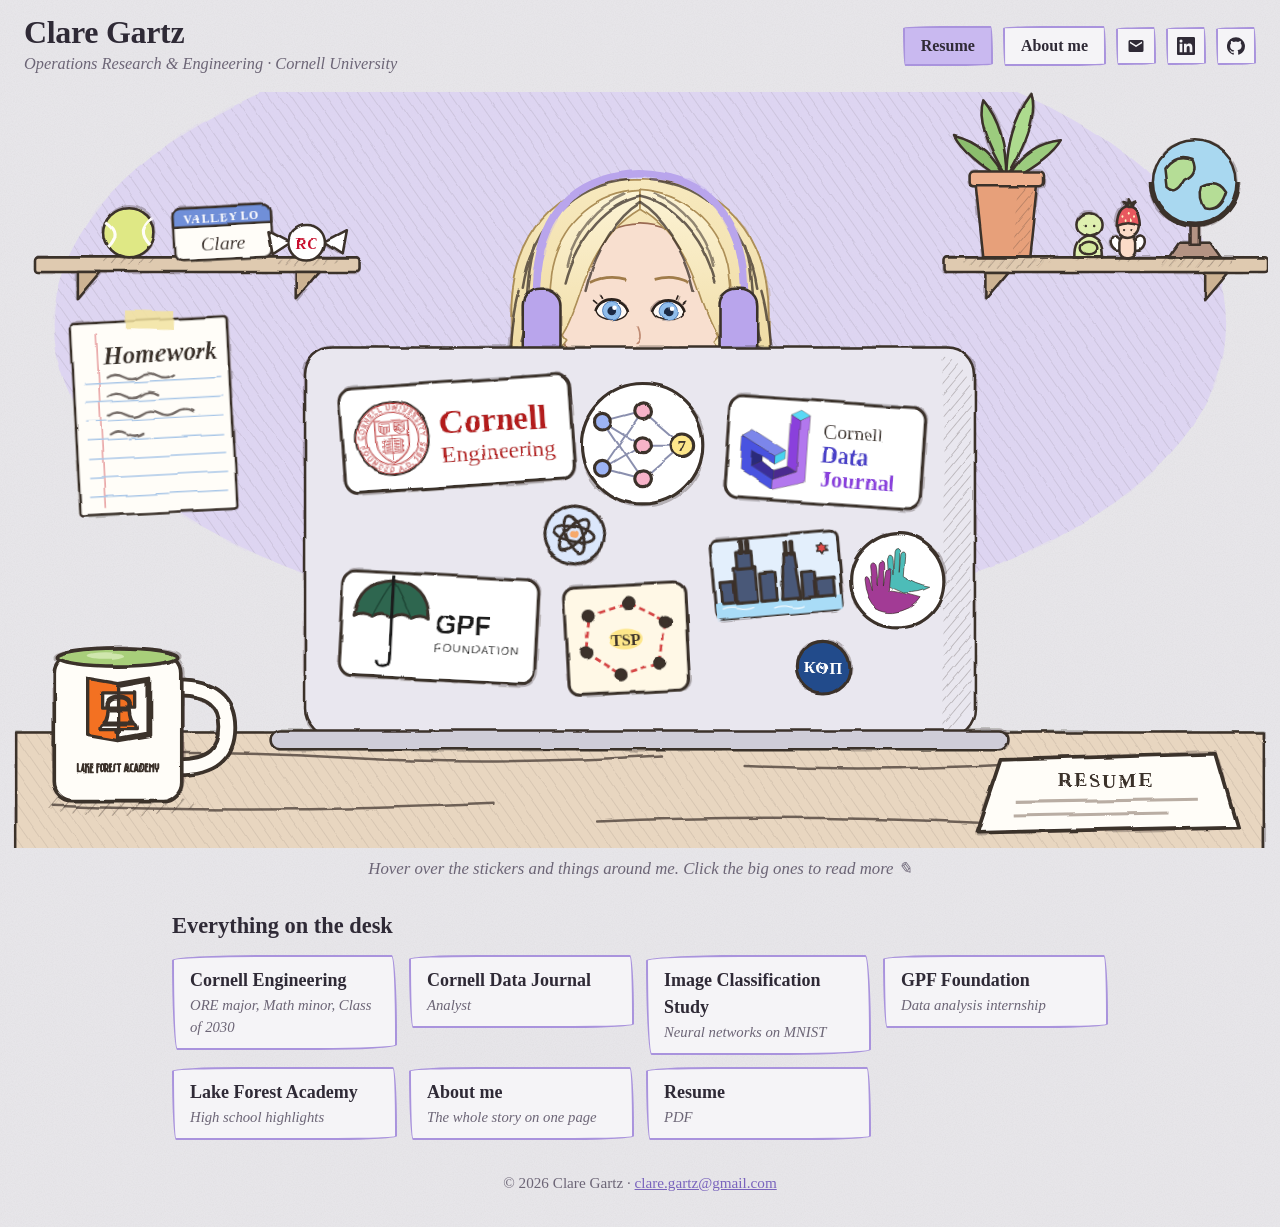
==== index.html @ a5c1afe5 "Drop accents from 'resume'; rename figurine hover title to For Fun Co-Authored-By: Claude Opus 5.5 <" ====
<!doctype html>
<html lang="en" data-theme="lavender">
<head>
  <meta charset="utf-8">
  <meta name="viewport" content="width=device-width, initial-scale=1">
  <title>Clare Gartz</title>
  <meta name="description" content="Clare Gartz — Operations Research and Engineering student at Cornell University.">
  <style>
    :root {
      --paper: #fbf7ef;
      --paper-2: #f4ecdd;
      --ink: #3b302a;
      --muted: #75685e;
      --accent: #b31b1b;
      --hand: 255px 15px 225px 15px / 15px 225px 15px 255px;
      --pencil: #3b302a;
      --btn: var(--accent);
      --btn-text: #fff;
      --pill-bg: var(--paper);
      --pill-border: var(--ink);
      --card-bg: #fffdf8;
    }
    /* Soft version: light gray page, lavender accents */
    :root[data-theme="lavender"] {
      --paper: #e9e8ec;
      --ink: #2f2a36;
      --muted: #6c6576;
      --accent: #7a64bd;
      --btn: #c9b9f0;
      --btn-text: #2f2a36;
      --pill-bg: #f5f4f7;
      --pill-border: #a993dd;
      --card-bg: #f5f4f7;
    }

    *, *::before, *::after { box-sizing: border-box; }
    html, body { margin: 0; }
    body {
      background-color: var(--paper);
      /* faint paper grain */
      background-image: url("data:image/svg+xml,%3Csvg xmlns='http://www.w3.org/2000/svg' width='160' height='160'%3E%3Cfilter id='n'%3E%3CfeTurbulence type='fractalNoise' baseFrequency='.9' numOctaves='3'/%3E%3CfeColorMatrix values='0 0 0 0 .23 0 0 0 0 .19 0 0 0 0 .16 0 0 0 .07 0'/%3E%3C/filter%3E%3Crect width='160' height='160' filter='url(%23n)'/%3E%3C/svg%3E");
      color: var(--ink);
      font: 400 18px/1.5 "Times New Roman", Times, serif;
      min-height: 100vh;
      display: flex; flex-direction: column;
    }
    a { color: var(--accent); }

    /* Top bar */
    header {
      display: flex; align-items: center; justify-content: space-between; gap: 16px;
      padding: 16px 24px; flex-wrap: wrap;
    }
    .name { font-weight: 700; font-size: 2rem; line-height: 1.05; margin: 0; letter-spacing: -0.01em; }
    .tagline { color: var(--muted); font-style: italic; font-size: 1.02rem; margin: 2px 0 0; }
    .top-links { display: flex; align-items: center; gap: 10px; flex-wrap: wrap; }
    .pill {
      display: inline-flex; align-items: center; gap: 6px;
      padding: 6px 16px; font-size: 1rem; font-weight: 700;
      text-decoration: none; color: var(--ink);
      border: 2px solid var(--pill-border); border-radius: var(--hand); background: var(--pill-bg);
      transition: transform .15s, background .15s;
      font-family: inherit; cursor: pointer;
    }
    .pill:hover { transform: rotate(-2deg) translateY(-1px); }
    .pill.primary { background: var(--btn); border-color: var(--pill-border); color: var(--btn-text); }
    .icon-link { width: 40px; height: 38px; padding: 0; justify-content: center; }
    .icon-link svg { width: 18px; height: 18px; fill: currentColor; }

    /* Scene */
    main { flex: 1; display: flex; flex-direction: column; align-items: center; padding: 0 12px; }
    .scene-wrap { width: 100%; max-width: 1280px; }
    svg.scene { display: block; width: 100%; height: auto; max-height: calc(100vh - 140px); margin: 0 auto; }
    .scene text { font-family: "Times New Roman", Times, serif; }
    .scene text.sans { font-family: "Helvetica Neue", Helvetica, Arial, sans-serif; }
    .hint { color: var(--muted); font-style: italic; font-size: 1.05rem; text-align: center; margin: 8px 0 0; }
    .hint .touch { display: none; }
    @media (hover: none) { .hint .mouse { display: none; } .hint .touch { display: inline; } }

    /* Pencil outlines on every shape that doesn't set its own stroke */
    .ink :is(path, rect, circle, ellipse, polygon):not([stroke]) {
      stroke: var(--pencil); stroke-width: 2.4; stroke-linejoin: round; stroke-linecap: round;
    }
    .sk { filter: url(#sketch); }
    :root[data-theme="lavender"] .wall-glow { fill: #ddd4f2; opacity: .9; }

    .hot { cursor: pointer; transform-box: fill-box; transform-origin: center; transition: transform .2s ease; outline: none; }
    .hot:hover, .hot:focus-visible, .hot.active { transform: scale(1.08) rotate(-2deg); }

    /* Little animations */
    .typing { animation: bob 0.9s ease-in-out infinite alternate; }
    @keyframes bob { to { transform: translateY(2px); } }
    .eyes { transform-box: fill-box; transform-origin: center; animation: blink 5s infinite; }
    @keyframes blink { 0%, 95%, 100% { transform: scaleY(1); } 97% { transform: scaleY(0.1); } }
    .steam path { animation: steam 3s ease-in-out infinite; opacity: 0; }
    .steam path:nth-child(2) { animation-delay: 1s; }
    .steam path:nth-child(3) { animation-delay: 2s; }
    @keyframes steam { 0% { opacity: 0; transform: translateY(6px); } 40% { opacity: .8; } 100% { opacity: 0; transform: translateY(-14px); } }
    .note { animation: float 3.5s ease-in-out infinite; opacity: 0; }
    .note.n2 { animation-delay: 1.7s; }
    @keyframes float { 0% { opacity: 0; transform: translate(0, 0); } 30% { opacity: .9; } 100% { opacity: 0; transform: translate(14px, -30px); } }
    @media (prefers-reduced-motion: reduce) {
      .typing, .eyes, .steam path, .note { animation: none; }
      .steam path, .note { opacity: .6; }
    }

    /* Hover bubble, drawn like a note card */
    .bubble {
      position: fixed; z-index: 20; max-width: 290px;
      background: #fffdf8; color: #3b302a;
      border: 2px solid #3b302a; border-radius: var(--hand);
      padding: 12px 16px; font-size: 1.02rem; line-height: 1.4;
      box-shadow: 3px 4px 0 rgba(59, 48, 42, .18);
      pointer-events: none; opacity: 0; transform: translateY(4px) rotate(-1deg);
      transition: opacity .15s, transform .15s;
    }
    .bubble.show { opacity: 1; transform: translateY(0) rotate(-1deg); }
    .bubble strong { display: block; font-size: 1.12rem; margin-bottom: 2px; }
    .bubble .go { display: block; margin-top: 6px; color: #b31b1b; font-weight: 700; font-style: italic; font-size: .95rem; }

    /* List fallback (handy on phones and for screen readers) */
    .index { width: 100%; max-width: 960px; padding: 28px 12px 8px; }
    .index h2 { font-size: 1.4rem; margin: 0 0 12px; }
    .index ul { list-style: none; margin: 0; padding: 0; display: grid; grid-template-columns: repeat(auto-fill, minmax(210px, 1fr)); gap: 12px; }
    .index a {
      display: block; padding: 10px 16px; text-decoration: none; color: var(--ink);
      background: var(--card-bg); border: 2px solid var(--pill-border); border-radius: var(--hand); font-weight: 700;
      transition: transform .15s;
    }
    .index a:hover { transform: rotate(-1deg); }
    .index a span { color: var(--muted); font-weight: 400; font-style: italic; font-size: .92rem; display: block; }

    footer { text-align: center; color: var(--muted); font-size: .95rem; padding: 24px 16px 32px; }

    @media (max-width: 640px) {
      header { padding: 14px 16px; }
      .name { font-size: 1.6rem; }
      svg.scene { max-height: none; }
      .index { padding-left: 4px; padding-right: 4px; }
    }
  </style>
</head>
<body>

  <header>
    <div>
      <h1 class="name">Clare Gartz</h1>
      <p class="tagline">Operations Research &amp; Engineering · Cornell University</p>
    </div>
    <nav class="top-links" aria-label="Links">
      <!-- Resume: put your PDF in this folder named resume.pdf -->
      <a class="pill primary" href="resume.pdf" target="_blank" rel="noopener">Resume</a>
      <a class="pill" href="about.html">About me</a>
      <a class="pill icon-link" href="mailto:clare.gartz@gmail.com" aria-label="Email">
        <svg viewBox="0 0 24 24" aria-hidden="true"><path d="M20 4H4a2 2 0 0 0-2 2v12a2 2 0 0 0 2 2h16a2 2 0 0 0 2-2V6a2 2 0 0 0-2-2zm0 4.2-8 5-8-5V6l8 5 8-5v2.2z"/></svg>
      </a>
      <a class="pill icon-link" href="https://www.linkedin.com/in/claregartz" target="_blank" rel="noopener" aria-label="LinkedIn">
        <svg viewBox="0 0 24 24" aria-hidden="true"><path d="M20.45 20.45h-3.56v-5.57c0-1.33-.02-3.04-1.85-3.04-1.85 0-2.14 1.45-2.14 2.94v5.67H9.35V9h3.41v1.56h.05c.48-.9 1.64-1.85 3.37-1.85 3.6 0 4.27 2.37 4.27 5.46v6.28zM5.34 7.43a2.06 2.06 0 1 1 0-4.13 2.06 2.06 0 0 1 0 4.13zM7.12 20.45H3.56V9h3.56v11.45zM22.22 0H1.77C.79 0 0 .77 0 1.73v20.54C0 23.23.79 24 1.77 24h20.45c.98 0 1.78-.77 1.78-1.73V1.730C24 .77 23.2 0 22.22 0z"/></svg>
      </a>
      <a class="pill icon-link" href="https://github.com/claregartz" target="_blank" rel="noopener" aria-label="GitHub">
        <svg viewBox="0 0 24 24" aria-hidden="true"><path d="M12 .3a12 12 0 0 0-3.8 23.4c.6.1.8-.3.8-.6v-2c-3.3.7-4-1.6-4-1.6-.6-1.4-1.4-1.8-1.4-1.8-1-.7.1-.7.1-.7 1.2.1 1.8 1.2 1.8 1.2 1 1.8 2.8 1.3 3.5 1 0-.8.4-1.3.7-1.6-2.7-.3-5.5-1.3-5.5-6 0-1.2.5-2.3 1.3-3.1-.2-.4-.6-1.6 0-3.2 0 0 1-.3 3.4 1.2a11.5 11.5 0 0 1 6 0c2.3-1.5 3.3-1.2 3.3-1.2.6 1.6.2 2.8 0 3.2.9.8 1.3 1.9 1.3 3.2 0 4.6-2.8 5.6-5.5 5.9.5.4.9 1.1.9 2.2v3.3c0 .3.1.7.8.6A12 12 0 0 0 12 .3"/></svg>
      </a>
    </nav>
  </header>

  <main>
    <div class="scene-wrap">
      <svg class="scene ink" viewBox="0 78 1200 722" role="group" aria-label="Sketch of Clare peeking over a laptop covered in stickers. Shelves behind her hold a tennis ball, a Valley Lo name tag with a Ruth&#39;s Chris mint, a plant, and a globe; a homework sheet is taped to the wall. On the desk are an LFA mug and her resume.">
        <defs>
          <!-- hand-drawn wobble: two slightly different jittered copies, like a pencil going over a line twice -->
          <filter id="sketch" x="-8%" y="-8%" width="116%" height="116%">
            <feTurbulence type="fractalNoise" baseFrequency="0.022" numOctaves="3" seed="4" result="n1"/>
            <feDisplacementMap in="SourceGraphic" in2="n1" scale="4.5" xChannelSelector="R" yChannelSelector="G" result="d1"/>
            <feTurbulence type="fractalNoise" baseFrequency="0.04" numOctaves="2" seed="11" result="n2"/>
            <feDisplacementMap in="SourceGraphic" in2="n2" scale="6" xChannelSelector="G" yChannelSelector="R" result="d2"/>
            <feComponentTransfer in="d2" result="d2f"><feFuncA type="linear" slope="0.3"/></feComponentTransfer>
            <feMerge><feMergeNode in="d2f"/><feMergeNode in="d1"/></feMerge>
          </filter>
          <pattern id="hatch" width="7" height="7" patternUnits="userSpaceOnUse" patternTransform="rotate(40)">
            <line x1="0" y1="0" x2="0" y2="7" stroke="#3b302a" stroke-width="1.3" opacity=".35"/>
          </pattern>
          <pattern id="hatch-light" width="9" height="9" patternUnits="userSpaceOnUse" patternTransform="rotate(-35)">
            <line x1="0" y1="0" x2="0" y2="9" stroke="#3b302a" stroke-width="1" opacity=".18"/>
          </pattern>
          <linearGradient id="hair" x1="0" y1="0" x2="0" y2="1">
            <stop offset="0" stop-color="#f7e9be"/><stop offset=".55" stop-color="#f0dca6"/><stop offset="1" stop-color="#e3c98e"/>
          </linearGradient>
          <linearGradient id="hair-front" x1="0" y1="0" x2="0" y2="1">
            <stop offset="0" stop-color="#fcf3d4"/><stop offset="1" stop-color="#f0dca6"/>
          </linearGradient>
          <path id="star" d="M0,-9 L2.6,-4.5 7.8,-4.5 5.2,0 7.8,4.5 2.6,4.5 0,9 -2.6,4.5 -7.8,4.5 -5.2,0 -7.8,-4.5 -2.6,-4.5Z"/>
          <!-- Cornell University seal (official artwork) -->
          <symbol id="cornell-seal" viewBox="0 0 1090 1090">
            <circle cx="545" cy="545" r="540" fill="#fff" stroke="none"/>
            <path fill="#b31b1b" stroke="none" d="m738.43 304.22h-163.17s-.10 109.33.10 112.22c.34 4.32 1.25 16.42 23.88 31.57l57.1 35.31s38.11-20.86 59.66-35.31c19.58-13.13 22.16-23.97 22.39-30.98.24-3.4.04-112.81.04-112.81m-67.5 108.67c-4.8 1.13-13.87 3.25-17.39 4.07-.54-3.23-2.61-15.39-4.62-27.23 1.39-.65 2.01-.93 3.24-1.5 2.03 2.66 15.09 19.83 18.77 24.66zm-17.12-31.29s-3.88 1.8-5.81 2.69c-.47-2.74-1.86-10.89-1.86-10.89h-22.87s-.92 8.11-1.24 10.95h-14.61l-6.23 20.67h-17.39c-.03-9.51-.05-24.17-.05-40.34l12.09 7.83-8.52 3.39 2.77 6.92s63.64-25.43 67.01-26.78c3.09 1.97 72.82 46.57 72.82 46.57l.08-.12v2.53h-58.37l-17.82-23.42zm-9.21 14.49c.79 4.66 1.63 9.59 2.37 13.98h-22.51c.48-4.19 1.04-9.17 1.59-13.98h18.55zm-17.82-6.39c.61-5.37 1.1-9.7 1.24-10.97h13.63c.20 1.16.94 5.48 1.87 10.97h-16.74zm-17.9 8.25c1.17-3.85 2.15-7.13 2.5-8.27h10.04c-.32 2.8-.64 5.61-.94 8.27h-11.6zm10.88 6.39c-.56 4.92-1 8.76-1.16 10.19h-14.71c.61-2.02 1.81-5.99 3.07-10.19h12.8zm26.02-55.31c0-6.41 5.22-11.63 11.64-11.63s11.64 5.22 11.64 11.63c0 1.77-.53 3.43-1.28 4.99l-9.88-6.32-11.62 4.64c-.32-1.07-.50-2.17-.50-3.31zm84.23 44.79-17.92-11.46 17.92-8.37v19.83zm-141.44-81.08 47.17 24.45 2.94-5.67-36.23-18.78h33.31l9.64 15.5 5.42-3.37-7.54-12.13h26.8l-7.39 11.69 5.4 3.41 9.55-15.1h33.82l-35.46 18.43 2.94 5.67 46.36-24.1h4.64c.01 9.66.03 20.24.04 30.84h-46.74v6.38h46.75c.01 5.36.01 10.66.01 15.81l-25.34 11.84-31.16-19.93c1.43-2.65 2.24-5.59 2.24-8.65 0-10.1-8.22-18.32-18.32-18.32s-18.33 8.22-18.33 18.32c0 1.99.41 3.91 1.03 5.77l-35.81 14.32-20.56-13.3v-5.86h47.86v-6.38h-47.86c0-10.6.01-21.15.02-30.84h4.8zm122.69 128.2c-.04.03-.09.06-.13.09h-59.86v7.45h48.21c-16.99 10.52-36.67 21.46-42.98 24.93-3.74-2.31-52.52-32.47-52.52-32.47-12.73-8.53-19.5-16.87-20.1-24.8-.02-.37-.04-1.65-.05-3.66h15.12l-2.22 7.37h26.63s.14-1.28.38-3.39h24.32c.65 3.8 1.08 6.38 1.16 6.8h-52.52l3 7.37h72.24c.15-.05 9.82-7.37 9.82-7.37h-31.81l30.19-7.05-2.84-3.73h52.67c-.01 1.85-.03 3.05-.05 3.38-.14 3.85-.44 12.86-18.66 25.08zm-196.66-136.72h-163.16s-.12 109.33.09 112.23c.33 4.31 1.25 16.41 23.88 31.56l57.07 35.31 2.08-1.24c.36-.19 36.06-19.62 57.61-34.07 19.56-13.1 22.15-23.94 22.4-30.96.23-3.5.03-112.83.03-112.83m-8.5 8.52c.02 11.48.04 24.25.06 36.81h-146.23c0-12.57.01-25.3.02-36.81h146.15zm-21.82 130.25c-4.4 2.88-9.18 5.86-14.12 8.86v-94.85h14.12v85.99zm-22.1-85.99v99.61c-4.96 2.92-9.78 5.71-14.12 8.18v-107.79h14.12zm-80.43 0h14.13v93.68c-6.36-3.94-11.63-7.2-14.13-8.75v-84.93zm22.11 0h14.12v107.34c-4.41-2.72-9.31-5.75-14.12-8.74v-98.6zm-43.81 59.14c-.10-1.79-.13-24.32-.13-51.05v-8.09h13.86v79.24c-8.58-6.89-13.24-13.64-13.73-20.1zm72.61 57.27c-.73-.45-3.23-1.99-6.7-4.14v-112.27h14.12v112.29c-3.13 1.75-5.8 3.23-7.42 4.12zm73.44-57.53c-.13 3.46-.52 11.13-13.84 21.51v-80.39h13.9c.02 10.6.02 20.84.02 29.73 0 16.29-.02 28-.08 29.15zm294.12-305.56-18.45-8.78s-29.96 31.73-38.13 40.39c1.52-11.79 7.11-55.14 7.11-55.14l-19.49-9.3-9.53 83.76 20 9.51 58.49-60.44m-72.8 47.78c.38-3.4 7.51-66.124 8.26-72.64 3.32 1.59 7.37 3.509 9.34 4.454-.37 2.859-7.83 60.686-7.83 60.686l3.51 2.07 1.42-1.44s38.38-40.63 40.86-43.26c1.88.89 5.21 2.48 8.32 3.96-4.53 4.68-48.34 49.94-50.74 52.42-2.43-1.16-10.72-5.1-13.14-6.25zm177.99 70.63c2.52-2.34 3.85-4.98 3.95-7.87.19-5.1-3.46-9.76-7.43-14.04l-5.15-5.53-18.56 17.22 5.14 5.54c3.1 3.34 12.53 13.48 22.05 4.68zm-8.91-19.97c.77.83 1.56 1.66 1.56 1.66 2.98 3.22 6.02 6.92 6.02 10.07v.17c-.06 1.46-.79 2.83-2.26 4.19-4.07 3.76-8.16 2.53-14.59-4.39 0 0-.77-.84-1.54-1.66 2.48-2.3 8.34-7.75 10.81-10.04zm-78.2 11.65 10.04-13.74s-20.06-14.65-23.59-17.23c2.03-2.78 7.17-9.82 9.2-12.6 3.46 2.52 21.46 15.66 21.46 15.66l10.02-13.75s-17.98-13.13-21.44-15.65c1.9-2.61 5.81-7.94 7.71-10.55 3.52 2.58 23.42 17.11 23.42 17.11l10.01-13.74-39.72-29.04-47.01 64.38 39.9 29.15zm8.26-86.14c3.53 2.58 27.67 20.22 31.19 22.8-1.32 1.82-2.46 3.38-3.79 5.19-3.52-2.57-23.42-17.09-23.42-17.09l-13.94 19.08s17.99 13.13 21.45 15.65c-1.32 1.82-2.47 3.39-3.8 5.21-3.46-2.53-21.45-15.67-21.45-15.67l-15.44 21.16s20.05 14.64 23.58 17.22c-1.32 1.82-2.47 3.39-3.8 5.2-3.53-2.58-27.82-20.33-31.36-22.92 2.8-3.82 37.98-52 40.78-55.83zm136.9 367.07 1.3 20.17s29.9-1.92 31.28-2c1.26.64 50.06 25.49 50.06 25.49l-1.3-21.9s-23.3-11.4-29.6-14.51c5.9-3.84 27.5-17.86 27.5-17.86l-1.5-23.68s-45.29 31.46-46.46 32.28c-1.4.10-31.28 2.01-31.28 2.01zm33.08 3.17s33.56-23.32 39.96-27.76c.3 4.41.6 9.43.7 11.24-2.4 1.54-32.7 21.25-32.7 21.25s32.6 16.01 35.2 17.26c.1 1.68.3 5.6.6 9.59-6.9-3.5-43.16-21.95-43.16-21.95l-27.44 1.75-.62-9.62 27.46-1.76zm-82.31-197.35c-2.66-4.32-4.25-9.68-4.58-15.48l-.23-3.97-17.79 8.66 1.19 3.7c2.06 6.33 3.29 10.14 7.43 16.8 5.51 8.89 12.3 14.5 19.61 16.21 5.91 1.38 11.93.20 17.86-3.49 13.88-8.63 11.32-21.98 9.44-31.74-1.33-6.95-2.01-11.3.90-13.1 5.67-3.52 9.51.79 11.32 3.66 2.48 3.99 4.18 8.68 4.91 13.55l.53 3.52 16.29-7.73-.49-2.09c-1.35-5.72-3.87-11.54-7.45-17.32-4.84-7.78-11.32-12.96-18.26-14.58-6.05-1.42-12.25-.21-18.41 3.63-13.43 8.34-11.04 21.37-9.3 30.89 1.37 7.4 2.02 12.04-1.46 14.21-4.31 2.66-9.34-1.87-11.51-5.33zm14.29 9.83c6.73-4.19 5.28-12.06 3.88-19.67-1.71-9.34-3.48-19 6.89-25.44 4.93-3.06 9.77-4.06 14.42-2.98 5.56 1.31 10.88 5.65 14.96 12.23 2.89 4.65 4.92 9.27 6.23 13.83-2.05.97-3.83 1.69-6.06 2.75-1.03-4.33-2.71-8.45-4.96-12.09-3.51-5.62-10.49-10.4-18.61-5.36-6.14 3.81-4.7 11.32-3.31 18.59 1.85 9.61 3.76 19.53-7.04 26.24-4.7 2.93-9.36 3.89-13.85 2.84-7.48-1.75-13.01-8.5-16.33-13.84-3.64-5.86-4.81-9.31-6.65-14.99 1.97-.95 3.94-1.91 6.6-3.2.66 3.65 2.53 9.96 5.05 14.04 4.06 6.54 12.03 11.22 18.78 7.05zm-227.69-248.71-19.39-5.68-22.46 76.5 19.4 5.7 22.45-76.52zm-35.29 67.23c1.34-4.54 18.15-61.8 19.48-66.35 2.7.79 6.55 1.93 9.25 2.71-1.33 4.55-18.14 61.81-19.47 66.36-2.7-.79-6.56-1.93-9.26-2.72zm343.76 270.11c-4.6 1.23-60.61 15.89-60.61 15.89l5.14 19.56 60.67-15.88c1 3.93 5.4 20.63 5.4 20.63l16.4-4.31-15.9-60.83-16.4 4.31s4.3 16.71 5.3 20.63zm7.3-18.49c1.2 4.44 12.1 46.17 13.3 50.6-2.2.57-4.1 1.07-6.3 1.64-1-3.93-5.4-20.64-5.4-20.64l-60.6 15.89c-.71-2.72-1.73-6.61-2.45-9.34 4.69-1.22 60.65-15.88 60.65-15.88s-4.4-16.71-5.4-20.63c2.2-.57 4.1-1.06 6.2-1.64zm-81.29-4.65 73.29-31.45-8-18.57-73.29 31.45 8 18.57zm66.29-34.22c-4.33 1.87-59.17 25.41-63.52 27.28-1.11-2.58-2.7-6.27-3.81-8.86 4.35-1.86 59.19-25.41 63.55-27.27 1.11 2.58 2.68 6.27 3.78 8.85zm-646.96-181.31-8.71-14.61s-21.07 12.53-24.83 14.76c-2.48-4.17-32.06-53.88-32.06-53.88l-17.38 10.33 40.78 68.51 42.2-25.11zm-67.44-46.48c2.48 4.17 32.06 53.88 32.06 53.88s21.08-12.54 24.83-14.77c1.16 1.93 2.15 3.6 3.3 5.54-3.76 2.23-29.36 17.47-33.12 19.7-2.42-4.08-32.93-55.35-35.36-59.42 2.41-1.44 5.87-3.49 8.29-4.93zm563.36 130.93s19.41-18.02 22.66-21.03c.72.78 1.46 1.58 1.46 1.58 1.8 1.95 2.6 3.32 2.6 4.89 0 1.34-.58 2.84-1.62 4.95 0 .01-11.74 24.01-11.74 24.01l15.23 16.43 14.86-32.14c.55-1.3 1.63-4.08 1.8-7.09 7.12 2.98 15.17 1.81 21.14-3.74 4.87-4.53 7.44-9.48 7.63-14.71.38-10.2-8.22-19.44-15.81-27.6l-13.52-14.58-58.43 54.21 13.74 14.82zm44.41-61.56c2.51 2.71 9.93 10.71 9.93 10.71 6.76 7.27 14.41 15.49 14.41 23.38 0 .14-.01.29-.01.44-.14 3.82-2.08 7.43-5.95 11.02-5.65 5.25-13.54 5.4-19.64.39l-1.78-1.5-3.57 3.53 1.44 1.79c1.3 1.63 1.1 4.29-.62 8.34.03-.05-8.01 17.32-11.51 24.9-2.68-2.88-5.97-6.42-7.4-7.98 1.36-2.8 10.13-20.74 10.13-20.74 1.35-2.74 2.19-5.08 2.19-7.37 0-2.69-1.16-5.31-4.03-8.39l-5.06-5.47s-19.42 18.03-22.65 21.04c-1.92-2.06-4.65-5-6.56-7.06 3.47-3.23 47.2-43.8 50.68-47.03zm-766.54 124.27c-3.07-1.55-6.01-1.88-8.76-.97-4.85 1.59-7.95 6.62-10.59 11.84l-3.4 6.74 22.58 11.44 3.42-6.73c2.05-4.07 8.3-16.43-3.25-22.32zm-15.66 15.28c.51-1 1.03-2.03 1.03-2.03 1.98-3.91 4.4-8.05 7.35-9.14.06-.03.11-.04.17-.06 1.39-.45 2.92-.23 4.71.67 4.93 2.51 5.2 6.77.93 15.2 0 0-.52 1.02-1.02 2.02-3.01-1.52-10.15-5.13-13.17-6.66zm55.92 28.32s-23.62-11.96-27.58-13.96c.49-.96.98-1.93.98-1.93 1.2-2.36 2.22-3.58 3.69-4.13 1.26-.46 2.86-.43 5.21-.19l26.59 2.69 10.13-19.98-35.31-2.8c-1.4-.07-4.38-.11-7.26.77.32-7.72-3.56-14.86-10.83-18.54-5.94-3-11.47-3.69-16.45-2.06-9.7 3.18-15.39 14.45-20.411 24.4l-8.992 17.73 71.103 36.03 9.13-18.03zm-73.124-20.32c1.672-3.29 6.604-13.02 6.604-13.02 4.48-8.87 9.54-18.89 16.93-21.62.14-.06.28-.10.42-.15 3.64-1.19 7.69-.62 12.39 1.76 6.89 3.48 9.77 10.83 7.18 18.29l-.79 2.19 4.55 2.13 1.19-1.98c1.07-1.78 3.63-2.51 8.03-2.31-.06 0 19.02 1.52 27.34 2.17-1.77 3.52-3.95 7.83-4.92 9.71-3.09-.31-22.97-2.31-22.97-2.31-3.03-.32-5.52-.30-7.66.50-2.53.93-4.58 2.93-6.48 6.68l-3.38 6.64s23.64 11.97 27.59 13.96c-1.27 2.52-3.08 6.09-4.36 8.6-4.22-2.13-57.433-29.1-61.664-31.24zm198.57-132.78-11.02-12.98s-18.93 16.06-22.27 18.9c-2.24-2.64-7.87-9.28-10.1-11.91 3.27-2.78 20.25-17.17 20.25-17.17l-11-13s-16.98 14.4-20.24 17.18c-2.09-2.45-6.36-7.49-8.45-9.95 3.33-2.83 22.11-18.76 22.11-18.76l-10.99-12.98-37.55 31.82 51.54 60.82 37.72-31.97zm-52.32-53.21c1.45 1.72 2.7 3.19 4.15 4.9-3.33 2.83-22.11 18.77-22.11 18.77l15.28 18.01s16.97-14.4 20.24-17.17c1.46 1.72 2.72 3.21 4.17 4.93-3.27 2.76-20.25 17.16-20.25 17.16l16.93 19.98s18.95-16.07 22.28-18.9c1.46 1.72 2.72 3.2 4.18 4.92-3.34 2.83-26.31 22.3-29.65 25.13-3.06-3.62-41.65-49.13-44.72-52.75 3.34-2.83 26.16-22.16 29.5-24.98zm270.18-25.17c11.2-.77 19.49-4.14 24.62-10.04 4.8-5.51 6.89-13.23 6.22-22.948l-3.46-50.082-20.15 1.39 3.13 45.512c.50 7.336-.59 12.598-3.24 15.638-1.86 2.14-4.57 3.3-8.28 3.56-3.72.25-6.57-.53-8.72-2.4-3.04-2.65-4.84-7.716-5.34-15.044l-3.13-45.506-20.18 1.38 3.46 50.087c1.4 20.383 13.2 29.953 35.07 28.453zm-23.26-74.28c.32 4.64 2.76 40.23 2.76 40.23.62 8.91 2.95 15.01 7.15 18.67 3.22 2.8 7.44 4.04 12.55 3.68 5.11-.35 9.11-2.15 11.91-5.35 3.12-3.58 4.66-8.75 4.66-15.727 0-1.195-2.9-43.993-2.9-43.993l9.6-.660s3.2 46.895 3.2 47.895c0 6.795-1.69 12.175-5.04 16.025-4.17 4.79-11.23 7.57-20.99 8.24-18.89 1.3-28.24-6.19-29.44-23.542 0 0-2.42-35.038-3.09-44.818 2.8-.190 6.83-.460 9.63-.650zm-391.63 388.42c9.621 2.69 18.451 2.18 24.861-1.43 4.95-2.78 8.31-7.25 10-13.28 4.66-16.72-8.4-26.79-22.19-30.64-14.003-3.91-30.085-.84-34.468 14.82-4.363 15.67 7.805 26.62 21.797 30.53zm-16.699-29.1c3.625-12.99 17.32-14.13 27.95-11.16 4.87 1.37 19.26 6.46 19.26 18.99 0 1.59-.23 3.3-.74 5.14-1.3 4.63-3.82 8.02-7.5 10.1-5.11 2.87-12.71 3.21-20.845.94-10.625-2.97-21.746-11.04-18.125-24.01zm332.88-286.18s-22.9 8.77-26.97 10.33c-1.74-4.53-22.43-58.56-22.43-58.56l-18.88 7.24 28.5 74.43 45.87-17.56-6.09-15.88zm-36.73 26.62c-1.7-4.43-23.03-60.144-24.72-64.56 2.62-1.01 6.38-2.45 9-3.46 1.74 4.532 22.43 58.57 22.43 58.57s22.9-8.79 26.97-10.35c.81 2.1 1.5 3.91 2.31 6.01-4.09 1.56-31.91 12.23-35.99 13.79zm266.82-98.89-19.43-2.48s-4.28 33.58-6.04 47.347c-4.91-13.707-18.07-50.417-18.07-50.417l-22.42-2.86-10.1 79.06 19.42 2.5s4.29-33.63 6.04-47.38c4.93 13.656 18.19 50.46 18.19 50.46l22.31 2.85 10.1-79.08zm-28.54 71.4c-1.04-2.89-21.12-58.62-21.12-58.62l-4.53-1.01s-6.42 50.7-7.03 55.46c-2.69-.34-6.23-.80-8.92-1.15.60-4.69 8.16-63.88 8.76-68.58 3.44.44 11.71 1.5 13.96 1.79 1.04 2.89 20.97 58.73 20.97 58.73l4.53.62s6.46-50.44 7.07-55.2c2.69.34 6.24.79 8.93 1.14-.60 4.69-8.16 63.88-8.76 68.58-3.43-.43-11.61-1.48-13.86-1.76zm-438.64 79.96-12.2 15.32s26.48 21.09 37.33 29.74c-14.26-2.92-52.46-10.73-52.46-10.73l-14.09 17.68 62.34 49.66 12.22-15.29s-26.53-21.12-37.38-29.76c14.23 2.88 52.58 10.66 52.58 10.66l14.02-17.61-62.36-49.67zm46.22 61.44c-3.01-.60-61.06-12.36-61.06-12.36l-3.22 3.34s40 31.81 43.76 34.81c-1.69 2.12-3.92 4.9-5.61 7.02-3.7-2.95-50.37-40.13-54.07-43.08 2.16-2.71 7.35-9.24 8.76-11 3.02.61 61.08 12.56 61.08 12.56l2.89-3.55s-39.76-31.72-43.51-34.7c1.68-2.12 3.9-4.93 5.6-7.05 3.7 2.96 50.37 40.14 54.08 43.09-2.16 2.71-7.29 9.16-8.7 10.92zm-129.49 189.74c12.45 3.49 23.79 2.65 32.79-2.41 8.38-4.72 14.45-13.06 17.54-24.12 6.4-22.89-5.11-42.04-29.29-48.8-23.95-6.69-43.529 3.77-49.954 26.65l-.004.01c-6.477 23.24 4.601 41.89 28.918 48.67zm-23.821-47.25c5.614-20.09 22.258-28.9 43.441-22.98 21.41 5.97 31.23 22.17 25.62 42.27-2.74 9.83-7.81 16.87-15.05 20.94-7.75 4.36-17.7 5.03-28.768 1.93-17.372-4.84-26.872-16.07-26.872-30.97 0-3.54.536-7.28 1.629-11.19zm17.559 136.22c24.902 1.61 40.822-13.67 42.572-40.83 0 0 .02-2.1.02-4.95 0-5.82-1.59-14.83-1.59-14.83l-18.94-.32 1.68 3.77c1.4 3.17 2.19 9.72 1.84 15.24-.89 13.71-10.83 21.96-25.316 21.04-7.368-.47-13.696-3.31-17.817-8-3.687-4.19-5.429-9.67-5.035-15.82.266-4.17 1.008-9.15 4.539-14.52l2.266-3.45-18.508-2.78-.840 1.78c-2.379 5.06-4.027 11.63-4.414 17.57-.867 13.5 2.418 24.89 9.492 32.93 6.86 7.8 17.25 12.35 30.051 13.17zm-34.27-45.76c.239-3.65 1.352-8.98 3.313-13.85 1.977.30 3.781.70 6.523 1.12-2.433 4.96-3.179 9.55-3.425 13.46-.047.69-.067 1.38-.067 2.06 0 6.74 2.192 12.8 6.406 17.58 5.055 5.75 12.672 9.22 21.446 9.79 17.426 1.11 29.846-9.32 30.926-25.98.07-1.03.10-2.09.10-3.14 0-3.95-.57-7.64-1.36-10.83 2.65.04 4.56.06 6.63.09 1.07 5.45 1.07 14.29 1.07 14.29-1.56 24.22-15.03 37.3-36.956 35.89-11.527-.74-20.422-4.57-26.418-11.38-5.469-6.21-8.309-14.9-8.309-25.27 0-1.25.039-2.53.121-3.83zm757.63 447.48 11.59 16.58 16.51-11.58-11.59-16.56-16.51 11.56zm12.89 9.21c-1.62-2.3-3.92-5.6-5.52-7.9 2.28-1.61 5.55-3.89 7.85-5.51 1.61 2.31 3.91 5.6 5.52 7.91-2.29 1.6-5.55 3.89-7.85 5.5zm-122.88 46.04 7.1 18.9 18.88-7.1-7.1-18.88-18.88 7.08zm10.19 12.1c-.98-2.6-2.4-6.4-3.38-9 2.62-1 6.35-2.4 8.97-3.4.99 2.7 2.4 6.4 3.4 9.1-2.63.9-6.36 2.3-8.99 3.3zm57.83-96.79c-10.36-3.13-22.33-.93-36.63 6.71l-20.22 10.82 37.63 70.26 20.22-10.79c14.28-7.64 22.74-16.39 25.88-26.76 2.73-9.01 1.18-19.06-4.61-29.86-5.77-10.8-13.27-17.65-22.27-20.38zm21.82 48.7c-2.68 8.84-10.52 16.78-23.31 23.63 0 0-12.03 6.43-15.56 8.33-2.23-4.18-30.41-56.78-32.64-60.96 3.53-1.88 15.56-8.32 15.56-8.32 12.8-6.87 23.77-8.99 32.59-6.31 7.62 2.3 14.06 8.29 19.16 17.81 3.51 6.56 5.27 12.74 5.27 18.43 0 2.56-.36 5.03-1.07 7.39zm223.62-328.17c-8.1-2.12-15.12-1.5-20.84 1.84-7.66 4.49-10.74 12.6-11.9 17.05 0 0-.31 2.11-.60 4.08-3.04-.86-7.22-2.03-9.93-2.79 1.09-4.16 7.26-27.74 7.26-27.74l-15.85-4.12-12.12 46.3s43.81 12.38 44.52 12.38c-1.18-7.91 1.17-16.09 1.17-16.09 1.33-5.11 3.67-8.86 6.59-10.58 2-1.18 4.3-1.42 7-.72 9.4 2.46 7.5 12.41 6.8 15.41-1.5 5.4-4.5 9.39-6.6 12.3l-2.7 3.45 18.5 5.49s1.7-2.89 3.8-7.57c3.8-8.81 8.7-23.72 1.6-36.46-3.5-6.07-9.3-10.3-16.7-12.23zm13.9 36.24s-3.1 9.8-5.2 13.69c-2.1-.59-4.5-1.2-7.3-2 2.2-2.99 4.5-6.56 5.8-11.57.5-2.02.8-4.2.8-6.37 0-6.66-2.9-13.27-11.4-15.5-4-1.05-7.7-.62-10.94 1.27-4.17 2.44-7.39 7.35-9.07 13.81 0 .01-1.54 6.16-1.54 10.53-4.73-1.33-28.59-8.04-32.6-9.17 1.08-4.13 8.37-31.96 9.47-36.16 2.04.52 3.57.92 5.61 1.46-1.1 4.22-7.22 27.62-7.22 27.62s20.93 5.86 20.93 5.84c0-3.96 1.14-9.47 1.14-9.47.95-3.65 3.44-10.3 9.45-13.81 4.46-2.61 10.07-3.05 16.77-1.29 6 1.57 10.7 4.95 13.5 9.78 2 3.42 3.1 7.47 3.1 11.98 0 2.94-.5 6.08-1.3 9.36zm-40.31 46.16c-14.09-6.77-26.88-2.58-33.39 10.95-1.45 3.02-2.18 5.97-2.18 8.88 0 .93.64 1.83.78 2.76-4.04-3.05-8.16-7.41-8.16-13.11 0-1.83.43-3.79 1.42-5.86 2.11-4.37 4.94-7.17 7.67-9.55l2.59-2.23-14.65-10.12-1.56 1.54c-4.02 3.99-7.2 8.46-9.7 13.66-9.11 18.99.43 37 26.19 49.36 22.33 10.7 37.7 7.71 45.7-8.93 7.5-15.66 2.1-29.26-14.71-37.35zm9.92 35.06c-6.65 13.85-18.92 15.9-38.62 6.45-10.82-5.2-26.57-15.41-26.57-30.71 0-3.58.87-7.45 2.86-11.59 2.01-4.4 6.78-10.41 7.25-10.41.15.16 3.41 2.23 5.46 3.64-2.34 2.3-4.71 4.97-6.6 8.9-1.31 2.74-1.95 5.5-1.95 8.19 0 8.01 5.65 15.56 16.23 21.16l.93.49 4.31-1.56-1.43-2.68c-2.63-4.59-2.76-8.81-.42-13.71 5.25-10.9 14.85-13.98 26.34-8.46 9.92 4.75 20.1 13.87 12.21 30.29zm-369.98 205.27-12.31 84.63 20.56-4.7s2.1-15.2 2.49-18.1c2.94-.7 22.81-5.3 25.76-5.9 1.63 2.4 10.02 15.2 10.02 15.2l21.64-5-48.27-70.71-19.89 4.58zm48.91 65.13c-1.63-2.5-10.02-15.2-10.02-15.2l-32.88 7.6s-2.09 15.1-2.49 18c-1.98.5-5.93 1.4-9.49 2.2.98-6.7 10.21-70.14 10.68-73.39 2.47-.57 10.38-2.39 12.84-2.96 1.85 2.71 38.01 55.65 41.86 61.35-3.77.8-8.42 1.9-10.5 2.4zm171.56-187.35-2.93 31.23 17.41 2.07s.75-8.53 1.18-13.3c6.5 6.33 39.08 38.03 39.08 38.03l14.05-14.45-57.1-55.59-11.69 12.01zm61.32 43.68c-1.95 2.01-4.73 4.86-6.68 6.87-3.45-3.36-43.27-42.11-43.27-42.11s-1.34 15.21-1.67 18.96c-2.38-.29-4.6-.55-6.89-.82.39-4.07 2.13-22.67 2.28-24.24.88-.90 4.55-4.67 6.7-6.87 3.39 3.3 46.14 44.91 49.53 48.21zm73.95-147.37c-5.14-2.45-10.11-3.04-14.01-1.66-2.86 1.01-5.1 3.07-6.48 5.96-.83 1.71-1.24 3.47-1.24 5.21 0 1.2.20 2.4.61 3.56 1.72 4.91 6.52 8.07 10.24 9.86 4.74 2.28 9.39 2.82 13.1 1.52 2.96-1.04 5.31-3.22 6.8-6.33 3.2-6.7-.42-13.98-9.02-18.12zm4.25 15.84c-.89 1.85-2.12 3.03-3.78 3.62-2.37.83-5.6.37-9.06-1.3h-.01c-3.98-1.91-6.66-4.34-7.53-6.84-.54-1.51-.40-3.06.41-4.72.79-1.66 1.92-2.73 3.47-3.28 2.54-.89 6.16-.37 9.96 1.45 1.6.77 9.46 4.94 6.54 11.07zm-72.06 39.92s.01 0 .01.01l-.01-.01c-2.82-2.03-6.03-2.89-9.05-2.4-2.98.48-5.61 2.18-7.58 4.94-3.91 5.45-4.64 13.29 1.53 17.72 7 5.03 15.05-.32 18.94-2.89l.81-.55.27-.94c.34-1.17.51-2.5.51-3.88 0-4.4-1.74-9.36-5.43-12zm-.05 13.51c-4.86 3.11-8.83 4.71-11.96 2.45-4.04-2.9-2.11-7.87-.33-10.34 1.14-1.58 2.57-2.55 4.13-2.8 1.65-.26 3.42.24 5.12 1.46l.01.01c2.12 1.52 3.23 4.81 3.23 7.69 0 .55-.12 1.03-.20 1.53zm8.79 8.76-.86.63-.19 1.05c-.27 1.56-.51 3.31-.51 5.15 0 4.24 1.24 8.87 6 12.29 5.99 4.32 14.27 2.75 18.85-3.57 4.57-6.36 3.55-13.8-2.45-18.11-5.78-4.17-12.79-3.31-20.84 2.56zm19 12.45c-2.48 3.44-7.46 5.27-11.46 2.38h-.01c-2.6-1.86-3.8-4.29-3.8-7.94 0-.89.16-2.16.30-3.2 5.65-3.84 10.11-4.56 13.72-1.96 4.36 3.13 3.4 7.74 1.25 10.72zm10.01-27.48c-11.4-8.39-21.23-2.65-21.23-2.92 0-7.76-4.62-14-9.56-17.56-11.78-8.47-25.3-.82-33.48 10.5-9.46 13.14-8.4 26.28 2.75 34.32 10.58 7.04 19.93 1.99 19.9 2.29-.07.61-.15 1.23-.15 1.81 0 7.83 2.87 13.73 8.68 17.92 12.23 8.8 25.83 5.32 36.36-9.31 10.29-14.31 9.07-28.16-3.27-37.05zm-1.02 33.97c-5.13 7.12-15.72 17.64-28.98 8.09-5.67-4.08-7.52-10.01-5.98-19.22l.17-1.58-2.65-2.15-1.62.87c-6.46 3.78-13.15 3.8-18.35.06-12.44-8.95-5.23-21.81-1.55-26.93 6.64-9.2 17.29-15.64 26.1-9.3 4.54 3.27 8.74 9.44 6.9 16.91l-.46 1.91 3.07 1.85 1.48-.68c9-5 14.08-3.6 19.8.50 13.42 9.66 7.06 22.74 2.07 29.67zm-191.63 99.23c-6.73-2.04-14.23-1.25-20.56 2.16l-9.63 5.14 26.55 49.6 9.64-5.17c6.34-3.39 11.16-9.21 13.19-15.94 2.13-7.03 1.23-14.51-2.59-21.64s-9.56-12.03-16.6-14.15zm14.13 34.25c-1.63 5.41-5.51 10.07-10.63 12.82 0 0-2.83 1.52-4.97 2.66-2.13-3.95-19.44-36.3-21.56-40.26 2.16-1.15 4.97-2.66 4.97-2.66 5.1-2.74 11.13-3.38 16.53-1.74 5.67 1.7 10.33 5.71 13.47 11.58 2.05 3.81 3.09 7.73 3.09 11.56 0 2.05-.31 4.07-.90 6.04zm-487.89-87.36s-21.57 25.98-30.46 36.68c3.23-14.23 11.84-52.16 11.84-52.16l-17.34-14.4-50.95 61.33 15.04 12.47s21.62-26.04 30.49-36.71c-3.2 14.2-11.78 52.25-11.78 52.25l17.25 14.33 50.95-61.34-15.04-12.45zm-36.6 66.35c-2.66-2.21-8.95-7.44-10.68-8.88.67-3 13.69-61.02 13.69-61.02l-3.44-2.74s-32.47 39.08-35.54 42.77c-2.08-1.73-4.8-3.99-6.89-5.72 3.03-3.65 41.16-49.55 44.19-53.2 2.67 2.22 9.03 7.51 10.77 8.96-.68 2.99-13.78 60.86-13.78 60.86l3.4 2.93s32.52-39.18 35.58-42.87c2.08 1.73 4.8 3.99 6.89 5.72-3.03 3.64-41.16 49.55-44.19 53.19zm-83.24-190.32c3.2-9.15 2.28-19.39-2.65-29.61-5.01-10.35-12.44-17.5-21.51-20.67-9.64-3.36-20.82-2.2-32.3 3.34-22.973 11.11-30.746 31.46-20.285 53.11 4.887 10.14 12.295 17.18 21.415 20.37 9.89 3.45 21.21 2.32 32.76-3.24 11.36-5.48 19.17-13.54 22.57-23.3zm-53.58 21.54c-7.78-2.71-14.138-8.82-18.4-17.68-9.179-18.99-2.519-36.2 17.82-46.03 10.2-4.92 19.97-6 28.26-3.11 7.83 2.73 14.04 8.77 18.48 17.97 2.66 5.5 4 10.96 4 16.17 0 3.25-.52 6.4-1.57 9.4-2.94 8.41-9.81 15.42-19.88 20.27-10.25 4.95-20.18 6-28.71 3.01zm106.72 37.94-35.83 28.18c-12.82 10.06-18.68 6-22.36 1.33-2.28-2.9-3.23-5.68-2.9-8.48.48-4.01 3.67-8.34 9.47-12.91l35.84-28.19-12.46-15.86-39.45 31.04c-7.68 6.03-12.01 12.78-12.87 20.04-.93 7.75 2.1 16.12 9.02 24.89 6.9 8.78 14.32 13.7 22.06 14.63 7.26.87 14.82-1.75 22.49-7.79l39.45-31.01-12.46-15.87zm-30.26 42.72c-6.52 5.14-12.78 7.39-18.59 6.69-6.3-.75-12.53-5.01-18.54-12.64-5.35-6.79-8.05-13.13-8.05-18.89 0-.70.04-1.41.12-2.1.70-5.82 4.36-11.38 10.9-16.51 0 0 27.59-21.71 35.29-27.78 1.73 2.21 4.19 5.34 5.93 7.54-3.67 2.88-31.7 24.93-31.7 24.93-7.04 5.54-10.78 10.91-11.44 16.44-.07.57-.10 1.14-.10 1.72 0 3.62 1.37 7.21 4.1 10.66 7.4 9.41 17.42 9.25 29.77-.44 0 0 24.51-19.28 31.69-24.92 1.72 2.21 4.19 5.35 5.92 7.55-3.71 2.92-35.3 27.75-35.3 27.75zm-36.09-126.71c-2.66-5.52-6.75-9.27-12.13-11.16-6.91-2.41-15.8-1.42-24.36 2.71-9.03 4.36-15.34 10.59-17.76 17.55-.75 2.17-1.133 4.37-1.133 6.6 0 3.25.805 6.55 2.413 9.88 2.7 5.6 6.78 9.38 12.12 11.25 6.95 2.42 15.74 1.36 24.76-3 8.56-4.12 14.85-10.46 17.27-17.36 1.88-5.4 1.48-10.94-1.18-16.47zm-3.82 14.72c-1.95 5.6-7.27 10.83-14.57 14.35-7.63 3.69-15.18 4.7-20.72 2.76-3.96-1.38-7.02-4.26-9.09-8.55h-.01c-2.07-4.29-2.43-8.48-1.04-12.44 1.93-5.54 7.41-10.84 15.06-14.53 7.31-3.52 14.72-4.43 20.32-2.47 4.01 1.4 7.08 4.24 9.1 8.46 2.04 4.22 2.36 8.4.95 12.42zm-53.688-58.2 16.478-4.35s-5.34-20.16-6.42-24.24c3.11-.84 9.49-2.52 12.61-3.34 1.09 4.14 6.74 25.47 6.74 25.47l16.44-4.36-11.89-44.97-77.067 20.39 5.16 19.49s27.242-7.2 31.563-8.34c1.074 4.09 6.386 24.25 6.386 24.25zm-36.644-31.64c4.582-1.22 62.262-16.48 66.832-17.69 1.11 4.17 8.09 30.59 9.2 34.76-2.17.57-4.04 1.07-6.22 1.65-1.1-4.14-6.75-25.48-6.75-25.48l-22.828 6.04s5.328 20.15 6.418 24.24c-2.18.58-4.06 1.08-6.238 1.65-1.078-4.09-6.395-24.25-6.395-24.25s-27.246 7.2-31.562 8.34c-.719-2.7-1.739-6.56-2.457-9.26zm326.22 367.15 47.3 13.8 4.78-16.3s-23.74-6.9-27.93-8.2c.97-3.3 3.4-11.64 4.37-14.95 4.11 1.2 25.41 7.45 25.41 7.45l4.75-16.37s-21.29-6.21-25.41-7.42c.91-3.09 2.77-9.43 3.67-12.52 4.18 1.23 27.74 8.1 27.74 8.1l4.8-16.35-47.11-13.76-22.37 76.52zm62.91-59.16c-.63 2.15-1.18 4.03-1.81 6.19-4.19-1.22-27.75-8.1-27.75-8.1l-6.64 22.68s21.31 6.21 25.41 7.41c-.62 2.16-1.16 4.03-1.8 6.19-4.11-1.2-25.4-7.42-25.4-7.42l-7.32 25.11s23.72 7 27.92 8.2c-.63 2.2-1.18 4-1.81 6.2-4.19-1.3-32.95-9.7-37.14-10.9 1.33-4.5 18.06-61.81 19.39-66.36 4.19 1.23 32.76 9.57 36.95 10.8zm58.99 15.98-10.89-.85-4.51 56.03 10.9.9c7.16.6 14.35-1.7 19.7-6.2 5.6-4.8 8.9-11.6 9.55-19.7 1.47-18.17-11.66-29.11-24.75-30.18zm19.48 29.78c-.54 6.7-3.2 12.2-7.7 16-4.3 3.7-10.08 5.5-15.86 5 0 0-3.2-.2-5.62-.4.36-4.5 3.3-41.07 3.65-45.54 2.45.18 5.63.43 5.63.43 10.22.84 20 8.68 20 22.21 0 .7-.03 1.5-.10 2.3zm-21.39-41.69-22.87-1.83-6.39 79.42 22.85 1.9c30.1 2.4 46.43-9.8 48.55-36.1 2.11-26.37-12.07-40.97-42.14-43.39zm36.87 42.99c-1.87 23.2-15.88 33.4-42.85 31.2 0 0-12.3-1-17.58-1.4.37-4.7 5.16-64.21 5.53-68.93 4 .32 17.61 1.41 17.61 1.41 25.17 2.02 37.47 12.91 37.47 33.22 0 1.4-.06 2.9-.18 4.5zm95.99-35.79-4.29 37.89 28.38-6.6-20.35-32.26-3.74.97zm4.15 9.59c3.98 6.31 9.16 14.53 11.5 18.2-3.95.9-9.92 2.3-13.87 3.2.48-4.33 1.55-13.98 2.37-21.4zm-296.43-66.34-20.37-10.51-36.56 70.88 20.42 10.51c26.82 13.76 46.56 8.89 58.68-14.59 12.12-23.51 4.66-42.45-22.17-56.29zm17.47 53.86c-10.65 20.66-27.52 24.68-51.56 12.31 0 0-10.99-5.65-15.71-8.09 2.18-4.2 29.53-57.25 31.71-61.46 3.56 1.83 15.67 8.08 15.67 8.08 16.6 8.57 24.84 18.89 24.84 31.27 0 5.54-1.65 11.5-4.95 17.89zm-20.28-42.11-9.71-5.02-25.81 50.02 9.74 5c6.39 3.3 13.9 3.96 20.61 1.81 6.99-2.24 12.64-7.2 16.34-14.39 3.71-7.2 4.5-14.7 2.26-21.7-2.14-6.7-7.04-12.42-13.43-15.72zm6.47 35c-3.05 5.9-7.63 9.98-13.25 11.78-5.38 1.72-11.42 1.19-16.58-1.48 0 0-2.86-1.47-5.03-2.59 2.06-3.99 18.9-36.6 20.95-40.6 2.18 1.13 5.02 2.59 5.02 2.59 5.16 2.66 9.1 7.26 10.81 12.63.66 2.07.99 4.2.99 6.37 0 3.73-.98 7.55-2.91 11.3zm153.88-292.31c.05-.01-9.49.89-9.49.89l-27.52 2.54-24.37.81-.06 8.48 20.53-.59 27.76-2.21c25.72-2.86 34.96-1.79 35.05-1.79l1.79.23v-8.42l-1.4-.15c-.45-.06-10.9-1.25-22.29.21m0 27.76c.05-.02-11.28 1.05-11.28 1.05l-25.73 2.37c-.01 0-24.37.83-24.37.83l-.06 8.48 20.53-.59 27.76-2.2c25.73-2.87 34.97-1.83 35.06-1.82l1.78.22v-8.4l-1.4-.16c-.45-.06-10.9-1.24-22.29.22zm0 15.82c.07 0-17.15 1.59-17.15 1.59l-19.86 1.82c-.01 0-24.37.82-24.37.82l-.06 8.47 20.53-.59 27.76-2.19c25.73-2.85 34.97-1.81 35.05-1.8l1.79.22v-8.43l-1.41-.16c-.44-.05-10.89-1.21-22.28.25zm0-59.54c.06-.01-14.06 1.3-14.06 1.3l-22.94 2.08c-.01 0-24.37.82-24.37.82l-.07 8.5 20.53-.60 27.76-2.21c25.72-2.85 34.97-1.8 35.05-1.79l1.79.21v-8.41l-1.4-.16c-.45-.06-10.9-1.23-22.29.26zm0-71.19c.05-.01-10.96 1.02-10.96 1.02l-26.05 2.39-24.37.83-.06 8.48 20.53-.60 27.76-2.23c25.72-2.82 34.97-1.76 35.05-1.75l1.79.21v-8.42l-1.41-.16c-.44-.06-10.89-1.22-22.28.23zm0-15.83c.06-.01-13.04 1.22-13.04 1.22l-23.97 2.22-24.37.82-.06 8.49 20.54-.62 27.75-2.21c25.73-2.82 34.97-1.78 35.06-1.77l1.78.21v-8.43l-1.41-.15c-.44-.06-10.89-1.22-22.28.22zm0 43.55c.05-.01-10.25.94-10.25.94l-26.75 2.44c-.01 0-24.37.84-24.37.84l-.07 8.49 20.52-.58c.01 0 27.77-2.23 27.77-2.23 25.72-2.84 34.96-1.77 35.05-1.76l1.79.23v-8.45l-1.4-.16c-.45-.05-10.9-1.24-22.29.24zm0 15.82c.07-.01-19.47 1.8-19.47 1.8l-17.56 1.62c-.03 0-24.35.79-24.35.79l-.06 8.48 20.52-.57 27.77-2.22c25.73-2.85 34.97-1.82 35.06-1.81l1.78.22v-8.41l-1.4-.16c-.45-.05-10.9-1.24-22.29.26zm96.55-33.65c.02 0 27.8 2.23 27.8 2.23l20.54.60-.08-8.48-24.37-.83-37.1-3.42c-11.29-1.44-21.8-.28-22.24-.22l-1.42.16v8.42l1.79-.21c.09-.01 9.39-1.07 35.08 1.75zm0-15.82c.02.02 27.8 2.23 27.8 2.23l20.54.62-.08-8.49-24.36-.82-37.11-3.45c-11.29-1.43-21.81-.27-22.24-.21l-1.42.15v8.43l1.79-.21c.09-.01 9.39-1.05 35.08 1.75zm0 87c.02.01 27.8 2.22 27.8 2.22l20.54.60-.08-8.5-24.36-.82c-.02 0-37.12-3.39-37.12-3.39-11.28-1.48-21.79-.31-22.23-.25l-1.42.16v8.41l1.79-.21c.09-.01 9.39-1.06 35.08 1.78zm-293.13-374.34v325.11c0 180.01 234.8 284.4 237.17 285.44l1.08.47 1.07-.48c2.36-1.06 235.8-107.14 235.8-279.58l-.03-330.97-475.09.01zm5.33 5.33c5.22 0 459.21-.02 464.44-.02 0 2.95.01 105.92.01 195.29h-464.45v-195.27zm237.26 261.54c.40-.89 2.23-3.96 9.54-5.69.01 0 11.19-2.25 23.45-.91.08.01 18.84 1.92 18.84 1.92l28.69 2.37 25.63.22s3.35.02 6.41.04c0 7.93.04 180.5.04 188.38-5.93.07-24.11.26-24.11.26l-37.02-2.27-33.64-1.8c-9.34.02-14.43 3.97-17.83 7.52v-190.04zm-8.54 336.36c-32.78-15.57-228.72-115.53-228.72-278.12v-111.74h228.75v42.16c-1.87-1.03-4.19-1.94-7.14-2.63-.62-.13-12.7-2.59-26.28-1.08l-18.87 1.9-27.94 2.33c-.02 0-25.43.22-25.43.22l-15 .07.05 4.24v3.56h-19.34v19.37h-24.5v32.87h24.5v37.99h-24.5v32.89h24.5v37.97h-24.5v32.89h24.5v19.76h125.93c1.97 3.94 6.38 8.3 13.99 9.6v115.75zm.03-337.11v190.91c-3.15-3.51-8.13-7.62-17.38-7.64l-33.62 1.8-37.05 2.27s-16.34-.17-24.08-.26c0-7.88.03-180.45.04-188.38 3.07-.02 6.42-.04 6.42-.04l25.63-.22 28.66-2.37 18.82-1.91c12.27-1.35 23.48.91 23.58.93 5.8 1.37 8.09 3.61 8.98 4.91zm-140.07 25.9v15.84h-15.86v-15.84h15.86zm0 70.86v15.86h-15.86v-15.86h15.86zm0 70.86v15.86h-15.86v-15.86h15.86zm144.22 45.8c-9.24-.01-11.02-6.16-11.19-6.86l-.80-3.25-123.6-.06v-196.71h10.82l-.03 188.96 32.79.35 37.63-2.3 32.83-1.77c7.25.02 10 3.41 12.66 6.69 2.12 2.61 4.52 5.58 8.75 5.58 4.14 0 6.67-2.89 8.9-5.44 2.91-3.35 5.94-6.81 13.44-6.83l32.86 1.77 37.6 2.3c.02 0 32.99-.35 32.99-.35l-.17-4.21-.04-184.75h10.6v196.71h-123.48l-.89 3.15c-.21.72-2.27 7.01-11.67 7.02zm4.33 123.58v-115.66c7.59-1.33 12.1-5.68 14.18-9.58h126.05v-19.76h24.36v-32.89h-24.36v-37.97h24.36v-32.89h-24.36v-37.99h24.36v-32.87h-24.36v-19.37h-19.12v-7.8l-14.94-.07-25.43-.22-27.97-2.33-18.9-1.91c-13.58-1.5-25.65.97-26.14 1.06-3.26.77-5.71 1.81-7.7 2.95v-42.45h227.2c0 63.83.01 117.59.01 117.59 0 155.31-194.03 256.06-227.24 272.16zm140.23-153.52v-15.86h15.85v15.86h-15.85zm0-70.86v-15.86h15.85v15.86h-15.85zm0-70.88v-15.84h15.85v15.84h-15.85zm-403.68-330.47-.01 350.08c0 194.16 254.05 305.42 256.62 306.53l2.54 1.09 2.53-1.11c10.46-4.57 256.01-114.14 256.01-300.26l-.02-356.35-517.67.02zm259.1 643.72c-24.19-11.02-246.34-117.11-246.34-293.64 0 0 .02-325.01.02-337.31 12.29 0 479.83-.01 492.12-.01 0 12.31.02 343.57.02 343.57 0 168.92-221.65 276.21-245.82 287.39zm-.08-759c-216.62 0-392.86 176.25-392.86 392.89s176.24 392.88 392.86 392.88c216.64 0 392.88-176.24 392.88-392.88s-176.24-392.89-392.88-392.89zm0 773c-209.58 0-380.08-170.51-380.08-380.11 0-209.59 170.5-380.12 380.08-380.12 209.6 0 380.11 170.53 380.11 380.12 0 209.6-170.51 380.11-380.11 380.11zm55-244.95c.02.01 27.79 2.21 27.79 2.21.01 0 20.55.64 20.55.64l-.08-8.51-24.36-.85c-.02 0-37.12-3.4-37.12-3.4-11.28-1.47-21.79-.32-22.23-.26l-1.42.16v8.46l1.79-.22c.09-.01 9.39-1.07 35.08 1.77zm0-59.28c.02.01 27.79 2.24 27.79 2.24.01 0 20.55.58 20.55.58l-.08-8.49-24.36-.84c-.01 0-37.11-3.39-37.11-3.39-11.29-1.47-21.81-.28-22.25-.23l-1.41.16v8.45l1.79-.23c.10-.01 9.39-1.07 35.08 1.75zm0 15.82c.02.01 27.8 2.23 27.8 2.23l20.54.57-.08-8.48-24.38-.79-37.11-3.43c-11.27-1.49-21.78-.30-22.23-.25l-1.41.16v8.41l1.79-.22c.09-.01 9.39-1.04 35.08 1.8zm0 87.21c.02.01 27.79 2.2 27.79 2.2.01 0 20.55.59 20.55.59l-.08-8.47-24.38-.82-37.11-3.41c-11.27-1.46-21.78-.30-22.22-.25l-1.42.16v8.43l1.79-.22c.09-.01 9.39-1.05 35.08 1.79zm0-15.79c.02 0 27.79 2.2 27.79 2.2.01 0 20.55.59 20.55.59l-.08-8.48-24.38-.83-37.09-3.44c-11.29-1.44-21.8-.26-22.25-.20l-1.41.16v8.4l1.79-.22c.09-.01 9.39-1.05 35.08 1.82zm-584.03-163.1c0 291.72 237.32 529.1 529.03 529.1 291.73 0 529.12-237.38 529.12-529.1s-237.39-529.04-529.12-529.04c-291.71 0-529.03 237.32-529.03 529.04m12.773 0c0-284.67 231.59-516.27 516.26-516.27 284.69 0 516.32 231.6 516.32 516.27 0 284.68-231.63 516.3-516.32 516.3-284.67 0-516.26-231.62-516.26-516.3zm108.28 0c0 224.97 183.02 408 407.98 408 224.98 0 408.02-183.03 408.02-408.02 0-224.97-183.04-408.01-408.02-408.01-224.96 0-407.98 183.04-407.98 408.03m5.32 0c0-222.05 180.64-402.7 402.66-402.7 222.05 0 402.69 180.64 402.69 402.68 0 222.05-180.64 402.71-402.69 402.71-222.02 0-402.66-180.65-402.66-402.69zm-140.2 0c0 299.35 243.52 542.9 542.86 542.9 299.36 0 542.92-243.55 542.92-542.9 0-299.36-243.56-542.91-542.92-542.91-299.32 0-542.86 243.55-542.86 542.91m5.3292 0c0-296.43 241.14-537.59 537.53-537.59 296.42 0 537.62 241.16 537.62 537.59 0 296.42-241.2 537.6-537.62 537.6-296.39 0-537.53-241.18-537.53-537.6z"/>
          </symbol>
        </defs>

        <!-- Room -->
        
        <g class="sk">
          <!-- loose wall scribble behind her -->
          <ellipse class="wall-glow" cx="600" cy="300" rx="560" ry="290" fill="#f6e3dc" stroke="none" opacity=".7"/>
          <ellipse cx="600" cy="300" rx="560" ry="290" fill="url(#hatch-light)" stroke="none"/>
          <!-- desk -->
          <rect x="4" y="690" width="1192" height="120" fill="#e8d6c0"/>
          <rect x="4" y="690" width="1192" height="120" fill="url(#hatch-light)" stroke="none"/>
          <g fill="none" stroke="#a87b52" stroke-width="1.6" opacity=".7">
            <path d="M60,712 q120,-6 260,2 t300,-2"/>
            <path d="M700,722 q140,6 300,-4 t150,4"/>
            <path d="M40,760 q200,8 420,-2"/>
            <path d="M560,775 q180,-8 380,2 t200,-4"/>
          </g>
        </g>

        <!-- Left shelf: tennis, Valley Lo tag + Ruth&#39;s Chris mint -->
        <g transform="translate(-108,-94)">
        <g class="sk">
          <rect x="130" y="330" width="310" height="14" rx="3" fill="#dfcab0"/>
          <path d="M170,344 l0,26 l22,-26 Z M380,344 l0,26 l22,-26 Z" fill="#cdb393"/>
        </g>
        <!-- Tennis ball (hover) -->
        <g class="hot" tabindex="0" role="button" aria-label="Tennis ball"
           data-title="Tennis" data-tip="Played on my high school team—always down for a match!">
          <g class="sk" transform="translate(-700,-408)">
            <ellipse cx="920" cy="740" rx="26" ry="5" fill="url(#hatch)" stroke="none"/>
            <circle cx="920" cy="714" r="24" fill="#dfe885"/>
            <path d="M898,704 Q914,714 900,728" fill="none" stroke="#fffdf8" stroke-width="3"/>
            <path d="M942,700 Q926,712 940,726" fill="none" stroke="#fffdf8" stroke-width="3"/>
          </g>
        </g>
        <!-- Work: Valley Lo name tag + Ruth&#39;s Chris mint (hover) -->
        <g class="hot" tabindex="0" role="button" aria-label="Work experience: Valley Lo name tag and Ruth&#39;s Chris mint"
           data-title="Work experience" data-tip="I have worked as a Lifeguard at Valley Lo Club and a Host at Ruth&#39;s Chris Steakhouse.">
          <g class="sk" transform="translate(262,284) rotate(-3)">
            <rect width="92" height="50" rx="7" fill="#fffdf8"/>
            <path d="M0,7 a7,7 0 0 1 7,-7 h78 a7,7 0 0 1 7,7 v11 h-92 Z" fill="#6f8fd8"/>
            <text x="46" y="14" text-anchor="middle" font-size="11" font-weight="700" letter-spacing="1" fill="#fff">VALLEY LO</text>
            <text x="46" y="41" text-anchor="middle" font-size="19" font-style="italic" fill="#3b302a">Clare</text>
          </g>
          <g class="sk" transform="translate(-410,-422)">
            <ellipse cx="800" cy="756" rx="30" ry="4" fill="url(#hatch)" stroke="none"/>
            <path d="M784,738 L763,727 L767,749 Z" fill="#fff"/>
            <path d="M816,738 L837,727 L833,749 Z" fill="#fff"/>
            <circle cx="800" cy="738" r="17" fill="#fff"/>
            <text x="800" y="743" text-anchor="middle" font-size="14" font-weight="700" fill="#c8102e">RC</text>
          </g>
        </g>
        </g>

        <!-- Homework sheet (hover: this semester's classes) -->
        <g class="hot" tabindex="0" role="button" aria-label="Homework: my classes this semester"
           data-title="Currently taking:" data-tip="ENGRI 1101&lt;br&gt;MATH 1920&lt;br&gt;PHYS 1112&lt;br&gt;PHYS 1110&lt;br&gt;MUSIC 1701">
          <g class="sk" transform="translate(56,300) rotate(-3)">
            <rect width="150" height="184" rx="3" fill="#fffdf8"/>
            <rect x="52" y="-9" width="46" height="18" fill="#f3e3a0" stroke="none" opacity=".85" transform="rotate(4 75 0)"/>
            <line x1="24" y1="10" x2="24" y2="178" stroke="#e8a0a0" stroke-width="1.5"/>
            <text x="84" y="40" text-anchor="middle" font-size="24" font-style="italic" font-weight="700" fill="#3b302a">Homework</text>
            <g stroke="#a9c7e8" stroke-width="1.4">
              <line x1="10" y1="58" x2="142" y2="58"/><line x1="10" y1="76" x2="142" y2="76"/><line x1="10" y1="94" x2="142" y2="94"/>
              <line x1="10" y1="112" x2="142" y2="112"/><line x1="10" y1="130" x2="142" y2="130"/><line x1="10" y1="148" x2="142" y2="148"/><line x1="10" y1="166" x2="142" y2="166"/>
            </g>
            <g fill="none" stroke="#6b6175" stroke-width="1.4" opacity=".7">
              <path d="M32,53 q8,-5 16,0 t16,0 t16,0 t16,0"/><path d="M32,71 q8,-5 16,0 t16,0 t16,0"/>
              <path d="M32,89 q8,-5 16,0 t16,0 t16,0 t16,0 t16,0"/><path d="M32,107 q8,-5 16,0 t16,0"/>
            </g>
          </g>
        </g>

        <!-- Right shelf: plant, globe -->
        <g transform="translate(130,-94)">
        <g class="sk">
          <rect x="760" y="330" width="310" height="14" rx="3" fill="#dfcab0"/>
          <path d="M800,344 l0,26 l22,-26 Z M1010,344 l0,26 l22,-26 Z" fill="#cdb393"/>
        </g>
        <!-- Plant (hover: sustainability) -->
        <g class="hot" tabindex="0" role="button" aria-label="Plant: sustainability"
           data-title="Sustainability" data-tip="Led LFA's Sustainability Initiative: composting for 500+ people and reusable utensils at school events.">
          <g class="sk" transform="translate(-180,-406)">
            <ellipse cx="1000" cy="740" rx="42" ry="7" fill="url(#hatch)" stroke="none"/>
            <path d="M1000,660 Q970,610 978,586 Q1000,612 1000,660 Z" fill="#9ccc7e"/>
            <path d="M1000,660 Q1032,606 1024,580 Q1000,612 1000,660 Z" fill="#addb8e"/>
            <path d="M1000,664 Q960,640 950,620 Q984,628 1000,664 Z" fill="#8bbd6d"/>
            <path d="M1000,664 Q1042,642 1052,624 Q1016,628 1000,664 Z" fill="#9ccc7e"/>
            <path d="M970,660 L1030,660 L1022,736 L978,736 Z" fill="#e7a07a"/>
            <path d="M1012,668 L1026,668 L1020,734 L1006,734 Z" fill="url(#hatch)" stroke="none"/>
            <rect x="964" y="654" width="72" height="14" rx="4" fill="#eeb08d"/>
          </g>
        </g>
        <!-- Smiski + Sonny Angel (Fruit series) figurines (hover) -->
        <g class="hot" tabindex="0" role="button" aria-label="Smiski and Sonny Angel figurines"
           data-title="For Fun" data-tip="I&#39;m a big fan of Smiskis, Miffy, and Sonny Angels.">
          <rect x="874" y="274" width="86" height="60" fill="transparent" stroke="none"/>
          <g class="sk">
            <!-- Smiski: pale glow-green, sitting and hugging its knees -->
            <g transform="translate(7,0)">
            <ellipse cx="892" cy="331" rx="15" ry="2.5" fill="url(#hatch)" stroke="none"/>
            <path d="M879,330 Q878,312 892,309 Q906,312 905,330 Z" fill="#dff0b0"/>
            <ellipse cx="892" cy="321" rx="8" ry="6" fill="#d3e89d" stroke-width="1.4"/>
            <ellipse cx="892" cy="298" rx="12" ry="11" fill="#dff0b0"/>
            <circle cx="888" cy="299" r="1.2" fill="#3b302a" stroke="none"/><circle cx="896" cy="299" r="1.2" fill="#3b302a" stroke="none"/>
            </g>
            <!-- Sonny Angel: little cherub in a strawberry hat -->
            <ellipse cx="936" cy="331" rx="15" ry="2.5" fill="url(#hatch)" stroke="none"/>
            <ellipse cx="925" cy="316" rx="5" ry="7" fill="#fff" stroke-width="1.4" transform="rotate(-20 925 316)"/>
            <ellipse cx="947" cy="316" rx="5" ry="7" fill="#fff" stroke-width="1.4" transform="rotate(20 947 316)"/>
            <rect x="928" y="308" width="16" height="22" rx="7" fill="#fbdcc8"/>
            <circle cx="936" cy="300" r="10.5" fill="#fbdcc8"/>
            <path d="M924.5,299 Q925,281 936,280 Q947,281 947.5,299 Q936,294 924.5,299 Z" fill="#e8585e"/>
            <g fill="#fff3c4">
              <ellipse cx="930" cy="290" rx=".9" ry="1.3" stroke="none"/><ellipse cx="936" cy="287" rx=".9" ry="1.3" stroke="none"/><ellipse cx="942" cy="290" rx=".9" ry="1.3" stroke="none"/><ellipse cx="933" cy="294" rx=".9" ry="1.3" stroke="none"/><ellipse cx="939" cy="294" rx=".9" ry="1.3" stroke="none"/>
            </g>
            <path d="M936,281 l-5,-4 l5,1.5 l0,-4 l2,4 l5,-2 l-4,4.5 Z" fill="#7cb85c" stroke-width="1.2"/>
            <circle cx="932.5" cy="303" r="1.1" fill="#3b302a" stroke="none"/><circle cx="939.5" cy="303" r="1.1" fill="#3b302a" stroke="none"/>
          </g>
        </g>

        <!-- Globe (hover: travel) -->
        <g class="hot" tabindex="0" role="button" aria-label="Globe: travel"
           data-title="Travelling" data-tip="I love exploring new places. Fun fact: I&#39;m an American and Swedish citizen!">
          <g class="sk" transform="translate(-90,-406)">
            <ellipse cx="1090" cy="740" rx="36" ry="6" fill="url(#hatch)" stroke="none"/>
            <path d="M1066,736 L1114,736 L1104,722 L1076,722 Z" fill="#b39383"/>
            <rect x="1086" y="700" width="8" height="24" fill="#b39383"/>
            <circle cx="1090" cy="664" r="40" fill="#a9d8f0"/>
            <path d="M1062,650 Q1072,636 1088,642 Q1094,656 1080,662 Q1072,676 1064,668 Z" fill="#b5dd96"/>
            <path d="M1096,668 Q1112,660 1120,674 Q1114,694 1100,690 Q1092,680 1096,668 Z" fill="#b5dd96"/>
            <path d="M1048,664 A42,42 0 0 0 1132,664" fill="none" stroke="#3b302a" stroke-width="4"/>
          </g>
        </g>
        </g>

        <!-- ===== Clare (peeking over the laptop) ===== -->
        <g transform="translate(0,54)">
        <g class="typing">
          <g class="sk">
            <!-- hair (back): long layered blowout, sandy blonde -->
            <path d="M600,108 C518,106 476,164 477,240 C478,300 466,350 471,400 L729,400 C734,350 722,300 723,240 C724,164 682,106 600,108 Z" fill="url(#hair)" stroke="#ad8f58" stroke-width="1.8"/>
            <!-- face -->
            <ellipse cx="600" cy="238" rx="76" ry="88" fill="#f8dfcf" stroke="#9a6b52" stroke-width="1.6"/>
            <!-- center part + face-framing layers that flick outward -->
            <path d="M600,118 C560,120 526,146 516,190 C510,222 514,250 504,282 C528,262 536,236 544,212 C556,176 576,150 600,136 Z" fill="url(#hair-front)" stroke="#ad8f58" stroke-width="1.6"/>
            <path d="M 600 118 C 640 120 674 146 684 190 C 690 222 686 250 696 282 C 672 262 664 236 656 212 C 644 176 624 150 600 136 Z" fill="url(#hair-front)" stroke="#ad8f58" stroke-width="1.6"/>
            <path d="M516,246 C507,263 496,272 482,272 C494,286 514,285 530,262 Z" fill="url(#hair-front)" stroke="#ad8f58" stroke-width="1.6"/>
            <path d="M684,246 C693,263 704,272 718,272 C706,286 686,285 670,262 Z" fill="url(#hair-front)" stroke="#ad8f58" stroke-width="1.6"/>
            <g fill="none" stroke="#c2a46b" stroke-width="1.2" opacity=".75">
              <path d="M600,124 C570,130 540,160 528,206"/><path d="M 600 124 C 630 130 660 160 672 206"/><path d="M600,130 C580,142 558,172 548,214"/><path d="M 600 130 C 620 142 642 172 652 214"/><path d="M590,108 C538,112 498,150 488,212"/><path d="M 610 108 C 662 112 702 150 712 212"/><path d="M484,214 C474,248 478,280 468,306"/><path d="M 716 214 C 726 248 722 280 732 306"/><path d="M500,170 C490,200 494,232 486,262"/><path d="M 700 170 C 710 200 706 232 714 262"/><path d="M522,226 C512,250 500,266 478,272"/><path d="M 678 226 C 688 250 700 266 722 272"/>
            </g>
            <g fill="none" stroke="#fff6dc" stroke-width="2" opacity=".55">
              <path d="M585,122 C560,132 536,160 530,190"/><path d="M615,122 C640,132 664,160 670,190"/>
            </g>
            <!-- brows -->
            <path d="M552,206 Q568,198 586,203" fill="none" stroke="#a07c4a" stroke-width="2.6"/>
            <path d="M 648 206 Q 632 198 614 203" fill="none" stroke="#a07c4a" stroke-width="2.6"/>
            <!-- nose -->
            <path d="M598,248 Q603,260 596,265" fill="none" stroke="#c08c74" stroke-width="1.6"/>
            <path d="M586,292 Q600,300 614,292" fill="none" stroke="#c0565b" stroke-width="2.6"/>
          </g>
          <!-- eyes (blue, round, pencil-sketched) -->
          <g class="eyes">
          <g class="sk">
            <g transform="translate(573,233) scale(1.15) translate(-573,-233)">
            <path d="M560,234 C563,222 583,222 586,234 C583,243.5 563,243.5 560,234 Z" fill="#fffaf5" stroke="#2b211d" stroke-width="1.1"/>
            <circle cx="573" cy="233.6" r="7.6" fill="#8fbdec" stroke="#4a78b5" stroke-width=".8"/>
            <circle cx="573" cy="234" r="3.6" fill="#1e2a44" stroke="none"/>
            <circle cx="575.3" cy="231.4" r="1.9" fill="#fff" stroke="none"/>
            <path d="M559.4,234 C563,221 583,221 586.6,234" fill="none" stroke="#2b211d" stroke-width="2"/>
            <path d="M561,228 l-3.5,-3 M565.5,224 l-1.6,-3.8" fill="none" stroke="#2b211d" stroke-width="1.3"/>
            </g>
            <g transform="translate(627,233) scale(1.15) translate(-627,-233)">
            <path d="M614,234 C617,222 637,222 640,234 C637,243.5 617,243.5 614,234 Z" fill="#fffaf5" stroke="#2b211d" stroke-width="1.1"/>
            <circle cx="627" cy="233.6" r="7.6" fill="#8fbdec" stroke="#4a78b5" stroke-width=".8"/>
            <circle cx="627" cy="234" r="3.6" fill="#1e2a44" stroke="none"/>
            <circle cx="629.3" cy="231.4" r="1.9" fill="#fff" stroke="none"/>
            <path d="M613.4,234 C617,221 637,221 640.6,234" fill="none" stroke="#2b211d" stroke-width="2"/>
            <path d="M639,228 l3.5,-3 M634.5,224 l1.6,-3.8" fill="none" stroke="#2b211d" stroke-width="1.3"/>
            </g>
          </g>
          </g>
        </g>

        <!-- Headphones (hover: music) -->
        <g class="hot typing" tabindex="0" role="button" aria-label="Headphones: what I'm listening to"
           data-title="On repeat right now" data-tip="Sweet Disposition (John Summit &amp; Silver Panda Remix)">
          <g class="sk">
                        <path d="M500,226 Q498,106 600,102 Q702,106 700,226" fill="none" stroke="#b9a5ec" stroke-width="7"/>
            <rect x="488" y="212" width="36" height="70" rx="16" fill="#b9a5ec"/>
            <rect x="676" y="212" width="36" height="70" rx="16" fill="#b9a5ec"/>
          </g>
          <text class="note" x="722" y="200" font-size="28" fill="#a993dd">♪</text>
          <text class="note n2" x="458" y="190" font-size="24" fill="#a993dd">♫</text>
        </g>
        </g>

        <!-- ===== Laptop ===== -->
        <g class="sk">
          <rect x="280" y="322" width="640" height="372" rx="26" fill="#e9e7ef"/>
          <path d="M890,330 Q918,340 916,370 L916,664 Q912,688 890,690 Z" fill="url(#hatch)" stroke="none"/>
          <rect x="248" y="688" width="704" height="18" rx="9" fill="#cfcdd8"/>
        </g>

        <g transform="translate(290,330) scale(1.25) translate(-350,-402)">
        <!-- Sticker: Cornell Engineering → page -->
        <a href="cornell.html" aria-label="Cornell Engineering">
          <g class="hot" data-title="Cornell Engineering" data-tip="Class of 2030 · B.S. in Operations Research &amp; Engineering, Mathematics minor." data-link>
            <g class="sk" transform="translate(368,428) rotate(-4)">
              <rect width="176" height="80" rx="10" fill="#fff"/>
              <use href="#cornell-seal" x="10" y="12" width="56" height="56"/>
              <circle cx="38" cy="40" r="28" fill="none" stroke="#3b302a" stroke-width="1.4"/>
              <text x="74" y="40" font-size="26" font-weight="700" fill="#b31b1b">Cornell</text>
              <text x="75" y="61" font-size="18" fill="#b31b1b">Engineering</text>
            </g>
          </g>
        </a>

        <!-- Sticker: neural network / MNIST project → page -->
        <a href="projects/image-classification.html" aria-label="Image classification project">
          <g class="hot" data-title="Image Classification Study" data-tip="Comparing regression models and neural networks on handwritten digits (MNIST)." data-link>
            <g class="sk" transform="translate(4,-8)">
              <circle cx="596" cy="478" r="46" fill="#fff"/>
              <g stroke="#8a8fae" stroke-width="1.5">
                <line x1="566" y1="460" x2="596" y2="452"/><line x1="566" y1="460" x2="596" y2="478"/><line x1="566" y1="460" x2="596" y2="504"/>
                <line x1="566" y1="496" x2="596" y2="452"/><line x1="566" y1="496" x2="596" y2="478"/><line x1="566" y1="496" x2="596" y2="504"/>
                <line x1="596" y1="452" x2="626" y2="478"/><line x1="596" y1="478" x2="626" y2="478"/><line x1="596" y1="504" x2="626" y2="478"/>
              </g>
              <g fill="#9db4f5"><circle cx="566" cy="460" r="6"/><circle cx="566" cy="496" r="6"/></g>
              <g fill="#f7b3c8"><circle cx="596" cy="452" r="6"/><circle cx="596" cy="478" r="6"/><circle cx="596" cy="504" r="6"/></g>
              <circle cx="626" cy="478" r="9" fill="#fde68a"/>
              <text x="626" y="483" text-anchor="middle" font-size="13" font-weight="700" fill="#3b302a">7</text>
            </g>
          </g>
        </a>

        <!-- Sticker: Cornell Data Journal → page -->
        <a href="cdj.html" aria-label="Cornell Data Journal">
          <g class="hot" data-title="Cornell Data Journal" data-tip="I'm an analyst for the Cornell Data Journal." data-link>
            <g class="sk" transform="translate(668,432) rotate(4)">
              <rect width="150" height="78" rx="10" fill="#fff"/>
              <!-- CDJ mark: isometric C and J blocks -->
              <g transform="translate(10,8) scale(0.118)" stroke="#1a1a1a" stroke-width="18" stroke-linejoin="round">
                <path d="M368,72 L428,38 L428,465 L215,525 L215,460 L368,400 Z" fill="#b277ee"/>
                <path d="M307,38 L368,72 L368,400 L307,368 Z" fill="#8a3fdc"/>
                <path d="M307,38 L368,5 L428,38 L368,72 Z" fill="#5ad8f5"/>
                <path d="M215,400 L307,368 L368,400 L215,460 Z" fill="#4b2a8f"/>
                <path d="M5,185 L225,305 L225,360 L135,312 L135,345 L215,400 L215,525 L5,410 Z" fill="#4a52e0"/>
                <path d="M70,280 L135,312 L135,345 L70,378 Z" fill="#2c2a7a"/>
                <path d="M70,378 L135,345 L215,400 L215,460 Z" fill="#3a2f99"/>
                <path d="M5,185 L68,145 L290,265 L225,305 Z" fill="#7b86ea"/>
                <path d="M225,305 L290,265 L290,320 L225,360 Z" fill="#46d1f0"/>
              </g>
              <text x="72" y="28" font-size="15" fill="#3b302a">Cornell</text>
              <text x="72" y="47" font-size="17" font-weight="700" fill="#4a3fc8">Data</text>
              <text x="72" y="65" font-size="17" font-weight="700" fill="#8a3fdc">Journal</text>
            </g>
          </g>
        </a>


        <!-- Sticker: GPF Foundation logo → page -->
        <a href="projects/gpff-dashboard.html" aria-label="GPF Foundation internship">
          <g class="hot" data-title="GPF Foundation" data-tip="My data analysis internship: I built a survey dashboard for Greg's Path Forward Foundation." data-link>
            <g class="sk" transform="translate(372,566) rotate(3)">
              <rect width="150" height="80" rx="10" fill="#fff"/>
              <!-- green umbrella -->
              <path d="M10,34 Q12,8 38,6 Q64,8 66,34 Q60,30 53,34 Q46,29 38,34 Q30,29 23,34 Q16,30 10,34 Z" fill="#2f6650"/>
              <path d="M38,6 Q30,18 23,34 M38,6 Q46,18 53,34" fill="none" stroke="#1f4636" stroke-width="1.2"/>
              <path d="M38,2 L38,66 q0,6 -5,6 q-5,0 -5,-5" fill="none" stroke="#1a1a1a" stroke-width="2.4"/>
              <text class="sans" x="72" y="44" font-size="20" font-weight="800" fill="#1a1a1a">GPF</text>
              <text class="sans" x="72" y="58" font-size="9" letter-spacing=".6" fill="#1a1a1a">FOUNDATION</text>
            </g>
          </g>
        </a>

        <!-- Sticker: Traveling salesman (hover) -->
        <g class="hot" tabindex="0" role="button" aria-label="Traveling salesman sticker"
           data-title="Operations Research" data-tip="I&#39;m fascinated by using mathematical models to solve real-world problems. I love informed decision-making, whether it&#39;s reading restaurant reviews or tackling multi-faceted problems.">
          <g class="sk" transform="translate(540,580) rotate(-3)">
            <rect width="92" height="82" rx="8" fill="#fff8e6"/>
            <path d="M18,22 L48,14 L76,30 L70,60 L40,68 L14,50 Z" fill="none" stroke="#d64545" stroke-width="2.2" stroke-dasharray="5 3"/>
            <g fill="#3b302a" stroke="none">
              <circle cx="18" cy="22" r="4"/><circle cx="48" cy="14" r="4"/><circle cx="76" cy="30" r="4"/>
              <circle cx="70" cy="60" r="4"/><circle cx="40" cy="68" r="4"/><circle cx="14" cy="50" r="4"/>
            </g>
            <ellipse cx="45" cy="41" rx="13" ry="8" fill="#fde68a" stroke="none"/>
            <text x="45" y="45.5" text-anchor="middle" font-size="12.5" font-weight="700" fill="#3b302a">TSP</text>
          </g>
        </g>

        <!-- Sticker: Chicago flag (hover) -->
        <g class="hot" tabindex="0" role="button" aria-label="Chicago skyline sticker"
           data-title="Chicago" data-tip="Born and raised in the Chicago suburbs. Fun fact: it&#39;s not called the Windy City because of the weather!">
          <g class="sk" transform="translate(652,544) rotate(-5)">
            <rect width="96" height="60" rx="5" fill="#e3effc"/>
            <rect y="48" width="96" height="12" fill="#a9dcf7" stroke="none"/>
            <g fill="#4a5878" stroke="none">
              <rect x="5" y="32" width="10" height="17"/>
              <rect x="16" y="22" width="16" height="27"/>
              <rect x="19" y="10" width="11" height="13"/>
              <rect x="22" y="2" width="1.6" height="9"/><rect x="26.5" y="2" width="1.6" height="9"/>
              <rect x="35" y="27" width="12" height="22"/>
              <path d="M51,49 L54,15 L62,15 L65,49 Z"/>
              <rect x="55" y="6" width="1.4" height="10"/><rect x="59.5" y="6" width="1.4" height="10"/>
              <rect x="67" y="30" width="10" height="19"/>
              <rect x="78" y="36" width="13" height="13"/>
            </g>
            <g fill="#e04a4a" transform="translate(84,13) scale(0.5)"><use href="#star"/></g>
            <path d="M4,53 q6,-2 12,0 t12,0 M44,55 q6,-2 12,0 t12,0" fill="none" stroke="#fff" stroke-width="1" opacity=".8"/>
          </g>
          <!-- Chicago flag version (to switch back, swap this in for the skyline group above):
          <g class="sk" transform="translate(652,576) rotate(-5)">
            <rect width="96" height="60" rx="5" fill="#fff"/>
            <rect y="10" width="96" height="9" fill="#a9dcf7" stroke="none"/>
            <rect y="41" width="96" height="9" fill="#a9dcf7" stroke="none"/>
            <g fill="#e04a4a" transform="scale(0.62)">
              <use href="#star" x="27" y="48"/><use href="#star" x="62" y="48"/><use href="#star" x="97" y="48"/><use href="#star" x="132" y="48"/>
            </g>
          </g>
          -->
        </g>

        <!-- Sticker: Kappa Theta Pi (hover) -->
        <g class="hot" tabindex="0" role="button" aria-label="Kappa Theta Pi sticker"
           data-title="Kappa Theta Pi" data-tip="Member of the Delta class of Kappa Theta Pi, Cornell&#39;s professional technology fraternity.">
          <g class="sk">
            <circle cx="738" cy="640" r="20.5" fill="#234c8b"/>
            <text x="738" y="644.5" text-anchor="middle" font-size="12.5" font-weight="700" letter-spacing=".4" fill="#fff">ΚΘΠ</text>
          </g>
        </g>

        <!-- Sticker: Girl Up logo (hover) -->
        <g class="hot" tabindex="0" role="button" aria-label="Girl Up sticker"
           data-title="Girl Up Club Leader" data-tip="Launched an annual fashion show that raised $3,200+ for the UN's Girl Up, with local female-owned business partners.">
          <g class="sk">
            <circle cx="795" cy="574" r="36" fill="#fff"/>
            <g transform="translate(766,545) scale(0.215)" stroke="none">
              <path d="M100,150 L95,60 Q97,45 108,48 Q115,52 115,65 L118,110 L122,35 Q125,22 135,24 Q143,28 142,40 L140,105 L146,45 Q149,34 158,36 Q165,40 163,52 L158,120 Q200,150 252,158 Q215,178 160,178 Z" fill="#4dbcb8"/>
              <path d="M60,235 Q20,200 15,130 Q14,118 25,120 Q33,124 35,135 L45,170 L35,80 Q36,66 47,68 Q55,72 56,85 L62,150 L65,75 Q68,62 78,64 Q86,68 85,82 L84,150 L92,100 Q96,88 105,92 Q112,96 110,110 L105,170 Q150,175 218,195 Q190,240 120,248 Q85,250 60,235 Z" fill="#a23a95"/>
            </g>
          </g>
        </g>

        <!-- Sticker: Science Olympiad atom (hover) -->
        <g class="hot" tabindex="0" role="button" aria-label="Science Olympiad sticker"
           data-title="Science Olympiad Head Captain" data-tip="Led our varsity team to 2nd in state (2024), and placed 4th in state in Experimental Design.">
          <g class="sk" transform="translate(-124,-127) rotate(12 672 666)">
            <circle cx="672" cy="666" r="22" fill="#dbe7fb"/>
            <g fill="none" stroke="#4a6fb5" stroke-width="1.8">
              <ellipse cx="672" cy="666" rx="15" ry="6"/>
              <ellipse cx="672" cy="666" rx="15" ry="6" transform="rotate(60 672 666)"/>
              <ellipse cx="672" cy="666" rx="15" ry="6" transform="rotate(-60 672 666)"/>
            </g>
            <circle cx="672" cy="666" r="3" fill="#f6a96b" stroke="none"/>
          </g>
        </g>

        </g>

        <!-- ===== Desk items ===== -->


        <!-- LFA mug → page -->
        <a href="lfa.html" aria-label="Lake Forest Academy mug">
          <g transform="translate(110,758) scale(1.45) translate(-270,-738)">
          <g class="hot" data-title="Lake Forest Academy" data-tip="Head Prefect, Ainsworth Mathematics Award, Cum Laude Society, and more." data-link>
            <g class="steam" fill="none" stroke="#b9ada3" stroke-width="2.4" stroke-linecap="round">
              <path d="M248,630 q-8,-12 0,-24 q8,-12 0,-24"/>
              <path d="M264,630 q-8,-12 0,-24 q8,-12 0,-24"/>
              <path d="M280,630 q-8,-12 0,-24 q8,-12 0,-24"/>
            </g>
            <g class="sk">
              <ellipse cx="264" cy="738" rx="50" ry="8" fill="url(#hatch)" stroke="none"/>
              <path d="M304,662 q32,0 32,26 q0,26 -32,26" fill="none" stroke="#3b302a" stroke-width="13"/>
              <path d="M304,662 q32,0 32,26 q0,26 -32,26" fill="none" stroke="#fffdf8" stroke-width="8"/>
              <rect x="222" y="640" width="84" height="96" rx="12" fill="#fffdf8"/>
              <ellipse cx="264" cy="642" rx="40" ry="6" fill="#a8cf7a"/>
              <ellipse cx="256" cy="641" rx="12" ry="2.2" fill="#cfe6ad" stroke="none"/>
              <!-- Lake Forest Academy crest + wordmark (official artwork) -->
              <g transform="translate(244,656) scale(0.92)" fill="#f37121" stroke="none">
                <path fill-rule="evenodd" clip-rule="evenodd" d="M22.1755 3.88991L44.3511 0V40.1958L22.1755 44L0 40.1958V0L22.1755 3.88991ZM22.1755 21.8481V5.73945L42.5798 2.04423V38.611L22.1755 42.3023V30.7728H11.989C11.989 30.7728 14.2518 29.4216 14.6771 21.8481H22.1755ZM22.1754 10.4198H22.1715V10.4159L22.1754 10.4198ZM10.717 10.4198H22.1715V12.7833C22.1715 12.7833 14.7394 12.3628 13.8499 17.6934H14.9188C14.9188 17.6934 15.1217 13.7918 22.1715 13.7918V20.6566H14.7433C14.7433 20.6566 14.6731 20.0219 14.8408 18.8382H13.8108V20.6722H10.717V10.4198ZM22.1755 37.2287V31.8981H11.1424C11.1424 31.8981 9.40624 33.0389 9.53108 35.3246H20.9739V37.2482L22.1755 37.2287Z"/>
                <path d="M22.1912 21.8481H29.6896C30.1149 29.4216 32.3777 30.7728 32.3777 30.7728H22.1912V21.8481Z"/>
                <path d="M22.1755 31.8981V37.2287L23.3772 37.2482V35.3246H34.82C34.9487 33.039 33.2087 31.8981 33.2087 31.8981H22.1716H22.1755Z"/>
                <path d="M22.1755 10.4198H33.6339V20.6722H30.5401V18.8382H29.5063C29.674 20.0219 29.6038 20.6566 29.6038 20.6566H22.1755V13.7919C29.2254 13.7919 29.4321 17.6934 29.4321 17.6934H30.5011C29.6077 12.3628 22.1794 12.7834 22.1794 12.7834V10.4159L22.1755 10.4198Z"/>
              </g>
              <g transform="translate(221,708) scale(0.285)" fill="#2b2b2b" stroke="none">
                <path d="M56.4845 12.5926V29.4644H61.2169V31.4892H54.4558V12.5887H56.4845V12.5926Z"/>
                <path d="M63.2495 31.4931L67.0378 12.5926H69.5542L73.3424 31.4931H71.3137L70.6388 28.1172H65.9571L65.2821 31.4931H63.2534H63.2495ZM66.3589 26.0924H70.2252L68.2901 16.4396L66.355 26.0924H66.3589Z"/>
                <path d="M78.7499 17.9933H80.1037C82.8074 17.9933 84.1612 19.3444 84.1612 22.0428V31.4931H82.1325V22.0428C82.1325 20.6917 81.4575 20.018 80.1037 20.018H77.4001V31.4931H75.3713V12.5926H77.4001V16.6421L81.4575 12.5926H84.1612L78.7499 17.9933Z"/>
                <path d="M92.9509 12.5926V14.6173H88.8935V17.9933H92.276V20.018H88.8935V29.4683H93.6259V31.4931H86.8647V12.5926H92.9509Z"/>
                <path d="M107.827 12.5926V14.6173H103.769V17.9933H107.152V20.018H103.769V31.4931H101.741V12.5926H107.827Z"/>
                <path d="M115.267 12.5926C117.971 12.5926 119.325 13.9437 119.325 16.6421V27.4396C119.325 30.138 117.971 31.4892 115.267 31.4892H114.592C111.888 31.4892 110.535 30.138 110.535 27.4396V16.6421C110.535 13.9437 111.888 12.5926 114.592 12.5926H115.267ZM115.267 29.4683C116.621 29.4683 117.296 28.7947 117.296 27.4435V16.646C117.296 15.2949 116.621 14.6212 115.267 14.6212H114.592C113.238 14.6212 112.563 15.2949 112.563 16.646V27.4435C112.563 28.7947 113.238 29.4683 114.592 29.4683H115.267Z"/>
                <path d="M126.425 12.5926C129.129 12.5926 130.482 13.9437 130.482 16.6421V22.0428C130.482 23.9313 129.823 25.1618 128.508 25.7264L130.822 31.4892H128.454L126.288 26.0885H124.057V31.4892H122.028V12.5887H126.425V12.5926ZM124.057 14.6173V24.0676H126.425C127.779 24.0676 128.454 23.394 128.454 22.0428V16.6421C128.454 15.291 127.779 14.6173 126.425 14.6173H124.057Z"/>
                <path d="M139.612 12.5926V14.6173H135.554V17.9933H138.937V20.018H135.554V29.4683H140.287V31.4931H133.525V12.5926H139.612Z"/>
                <path d="M145.698 16.6421C145.698 13.9437 147.052 12.5926 149.755 12.5926H150.43V14.6173H149.755C148.401 14.6173 147.727 15.291 147.727 16.6421V27.4396C147.727 30.138 146.373 31.4892 143.669 31.4892H142.994V29.4644H143.669C145.023 29.4644 145.698 28.7908 145.698 27.4396V16.6421Z"/>
                <path d="M161.928 12.5926V14.6173H158.545V31.4931H156.516V14.6173H153.134V12.5926H161.924H161.928Z"/>
                <path d="M169.368 31.4931L173.156 12.5926H175.672L179.461 31.4931H177.432L176.757 28.1172H172.075L171.4 31.4931H169.372H169.368ZM172.481 26.0924H176.347L174.412 16.4396L172.477 26.0924H172.481Z"/>
                <path d="M188.25 12.5926V14.6173H185.547C184.193 14.6173 183.518 15.291 183.518 16.6421V27.4396C183.518 28.7908 184.193 29.4644 185.547 29.4644H188.25V31.4892H185.547C182.843 31.4892 181.489 30.138 181.489 27.4396V16.6421C181.489 13.9437 182.843 12.5926 185.547 12.5926H188.25Z"/>
                <path d="M190.279 31.4931L194.067 12.5926H196.584L200.372 31.4931H198.343L197.668 28.1172H192.987L192.312 31.4931H190.283H190.279ZM193.388 26.0924H197.259L195.324 16.4396L193.388 26.0924Z"/>
                <path d="M207.129 12.5926C209.833 12.5926 211.187 13.9437 211.187 16.6421V27.4396C211.187 30.138 209.833 31.4892 207.129 31.4892H202.397V12.5887H207.129V12.5926ZM204.425 14.6173V29.4644H207.129C208.483 29.4644 209.158 28.7908 209.158 27.4396V16.6421C209.158 15.291 208.483 14.6173 207.129 14.6173H204.425Z"/>
                <path d="M219.98 12.5926V14.6173H215.923V17.9933H219.306V20.018H215.923V29.4683H220.655V31.4931H213.894V12.5926H219.98Z"/>
                <path d="M233.507 12.5926V31.4931H231.478V17.3313L228.435 20.3685L225.392 17.3313V31.4931H223.363V12.5926L228.435 17.6701L233.507 12.5926Z"/>
                <path d="M245 12.5926V22.0428C245 24.5076 243.873 25.851 241.618 26.0651V31.4931H239.589V26.0651C237.334 25.851 236.207 24.5076 236.207 22.0428V12.5926H238.235V22.0428C238.235 23.394 238.91 24.0676 240.264 24.0676H240.939C242.293 24.0676 242.968 23.394 242.968 22.0428V12.5926H244.996H245Z"/>
              </g>
            </g>
          </g>
          </g>
        </a>

        <!-- Resume paper on the desk → PDF -->
        <a href="resume.pdf" target="_blank" rel="noopener" aria-label="Resume PDF">
          <g class="hot" data-title="My resume" data-tip="The official one-page version." data-link>
            <g class="sk" transform="translate(1046,748) scale(1.45) translate(-190,-770)">
              <path d="M120,748 L262,744 L276,792 L104,796 Z" fill="#fffdf8"/>
              <text x="190" y="766" text-anchor="middle" font-size="13" font-weight="700" letter-spacing="1.5" fill="#3b302a">RESUME</text>
              <g stroke="#b9ada3" stroke-width="2">
                <line x1="130" y1="776" x2="250" y2="774"/><line x1="128" y1="785" x2="230" y2="783"/>
              </g>
            </g>
          </g>
        </a>

      </svg>
      <p class="hint">
        <span class="mouse">Hover over the stickers and things around me. Click the big ones to read more ✎</span>
        <span class="touch">Tap the stickers and things around me to explore ✎</span>
      </p>
    </div>

    <section class="index" aria-labelledby="everything">
      <h2 id="everything">Everything on the desk</h2>
      <ul>
        <li><a href="cornell.html">Cornell Engineering<span>ORE major, Math minor, Class of 2030</span></a></li>
        <li><a href="cdj.html">Cornell Data Journal<span>Analyst</span></a></li>
        <li><a href="projects/image-classification.html">Image Classification Study<span>Neural networks on MNIST</span></a></li>
        <li><a href="projects/gpff-dashboard.html">GPF Foundation<span>Data analysis internship</span></a></li>
        <li><a href="lfa.html">Lake Forest Academy<span>High school highlights</span></a></li>
        <li><a href="about.html">About me<span>The whole story on one page</span></a></li>
        <li><a href="resume.pdf" target="_blank" rel="noopener">Resume<span>PDF</span></a></li>
      </ul>
    </section>
  </main>

  <footer>© 2026 Clare Gartz · <a href="mailto:clare.gartz@gmail.com">clare.gartz@gmail.com</a></footer>

  <div class="bubble" id="bubble" role="status" aria-live="polite"></div>

  <script>
    (function () {
      var bubble = document.getElementById('bubble');
      var current = null;

      function show(el) {
        current = el;
        document.querySelectorAll('.hot.active').forEach(function (h) { h.classList.remove('active'); });
        el.classList.add('active');
        bubble.innerHTML = '<strong>' + el.dataset.title + '</strong>' + el.dataset.tip +
          (el.hasAttribute('data-link') ? '<span class="go">Click to open →</span>' : '');
        var r = el.getBoundingClientRect();
        var b = bubble.getBoundingClientRect();
        var left = r.left + r.width / 2 - b.width / 2;
        left = Math.max(8, Math.min(left, window.innerWidth - b.width - 8));
        var top = r.top - b.height - 10;
        if (top < 8) top = r.bottom + 10;
        bubble.style.left = left + 'px';
        bubble.style.top = top + 'px';
        bubble.classList.add('show');
      }
      function hide() {
        if (current) current.classList.remove('active');
        current = null;
        bubble.classList.remove('show');
      }

      document.querySelectorAll('.hot[data-title]').forEach(function (el) {
        el.addEventListener('mouseenter', function () { show(el); });
        el.addEventListener('mouseleave', hide);
        el.addEventListener('focus', function () { show(el); });
        el.addEventListener('blur', hide);
        // Hover-only items: tap/click/Enter toggles the bubble
        if (!el.hasAttribute('data-link')) {
          el.addEventListener('click', function (e) {
            e.stopPropagation();
            current === el && bubble.classList.contains('show') ? hide() : show(el);
          });
          el.addEventListener('keydown', function (e) {
            if (e.key === 'Enter' || e.key === ' ') { e.preventDefault(); show(el); }
            if (e.key === 'Escape') hide();
          });
        }
      });
      // Links inside <a>: show their bubble on keyboard focus too
      document.querySelectorAll('svg a').forEach(function (a) {
        var hot = a.querySelector('.hot');
        a.addEventListener('focus', function () { show(hot); });
        a.addEventListener('blur', hide);
      });
      document.addEventListener('click', hide);
      window.addEventListener('scroll', hide, { passive: true });
    })();
  </script>
</body>
</html>
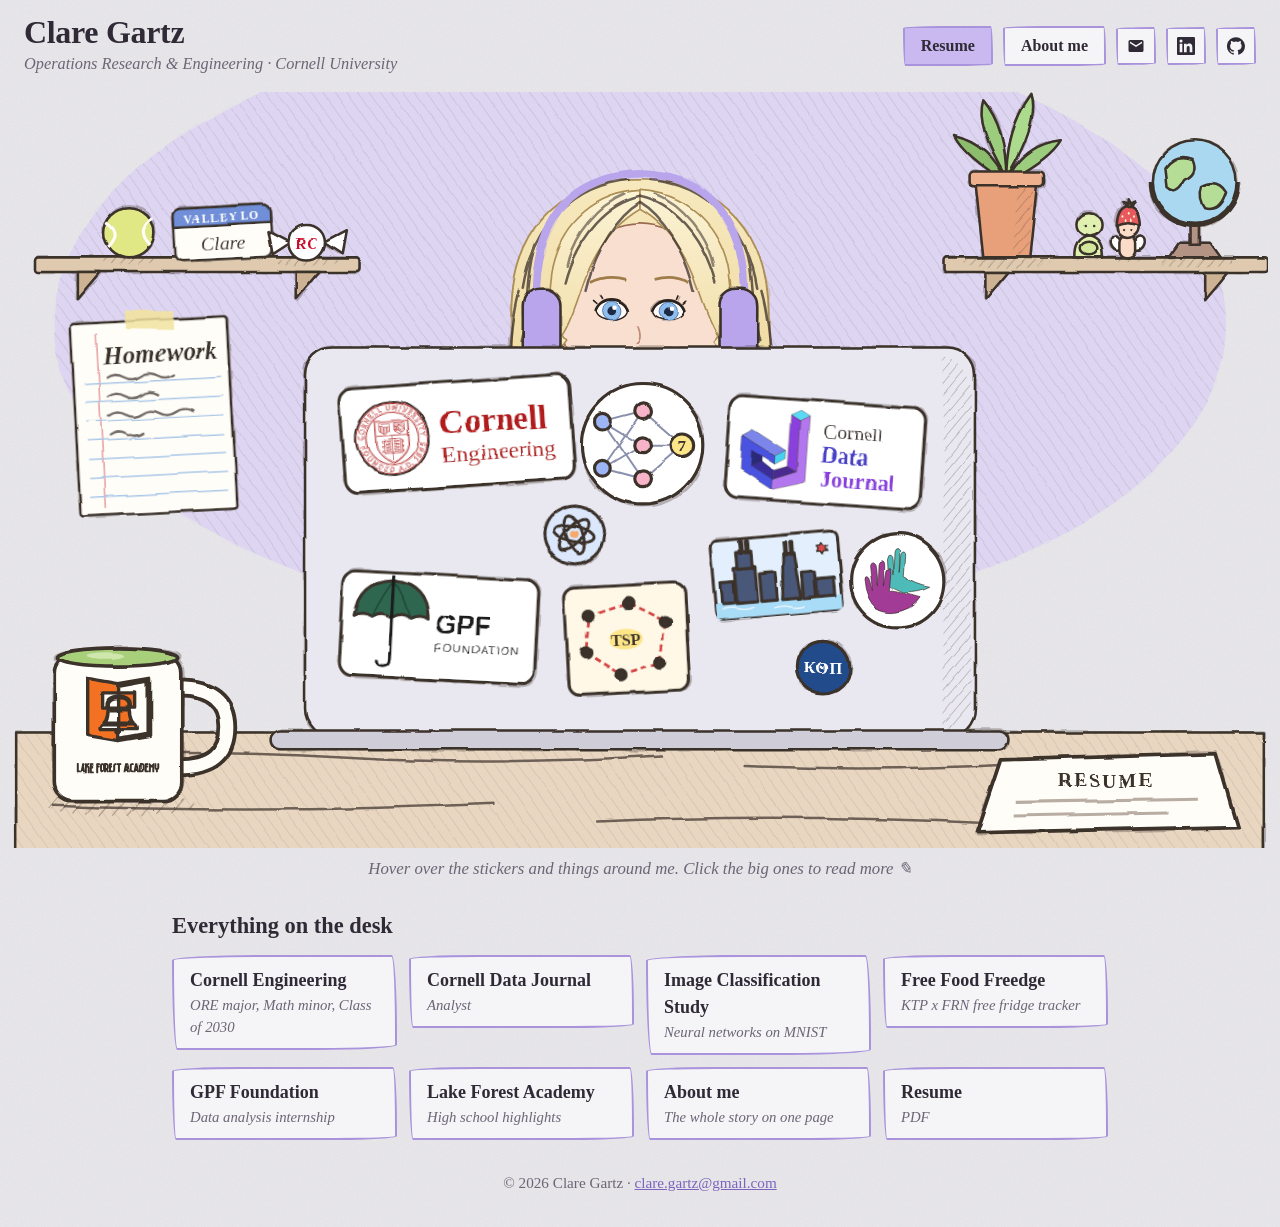
==== commit 899d817e: "Add Free Food Freedge (KTP x FRN) project; link it from the KTP sticker New project page, About page" ====
--- a/index.html
+++ b/index.html
@@ -149,7 +149,7 @@
     </div>
     <nav class="top-links" aria-label="Links">
       <!-- Resume: put your PDF in this folder named resume.pdf -->
-      <a class="pill primary" href="resume.pdf" target="_blank" rel="noopener">Resume</a>
+      <a class="pill primary" href="resume.pdf?v=20261014" target="_blank" rel="noopener">Resume</a>
       <a class="pill" href="about.html">About me</a>
       <a class="pill icon-link" href="mailto:clare.gartz@gmail.com" aria-label="Email">
         <svg viewBox="0 0 24 24" aria-hidden="true"><path d="M20 4H4a2 2 0 0 0-2 2v12a2 2 0 0 0 2 2h16a2 2 0 0 0 2-2V6a2 2 0 0 0-2-2zm0 4.2-8 5-8-5V6l8 5 8-5v2.2z"/></svg>
@@ -250,7 +250,7 @@
 
         <!-- Homework sheet (hover: this semester's classes) -->
         <g class="hot" tabindex="0" role="button" aria-label="Homework: my classes this semester"
-           data-title="Currently taking:" data-tip="ENGRI 1101&lt;br&gt;MATH 1920&lt;br&gt;PHYS 1112&lt;br&gt;PHYS 1110&lt;br&gt;MUSIC 1701">
+           data-title="Currently taking:" data-tip="ENGRI 1101&lt;br&gt;MATH 1920&lt;br&gt;PHYS 1112&lt;br&gt;PHYS 1110&lt;br&gt;MUSIC 1701&lt;br&gt;INFO 1998">
           <g class="sk" transform="translate(56,300) rotate(-3)">
             <rect width="150" height="184" rx="3" fill="#fffdf8"/>
             <rect x="52" y="-9" width="46" height="18" fill="#f3e3a0" stroke="none" opacity=".85" transform="rotate(4 75 0)"/>
@@ -317,7 +317,7 @@
 
         <!-- Globe (hover: travel) -->
         <g class="hot" tabindex="0" role="button" aria-label="Globe: travel"
-           data-title="Travelling" data-tip="I love exploring new places. Fun fact: I&#39;m an American and Swedish citizen!">
+           data-title="Travelling" data-tip="I love exploring new places. Fun fact: I&#39;m an American and Swedish citizen.">
           <g class="sk" transform="translate(-90,-406)">
             <ellipse cx="1090" cy="740" rx="36" ry="6" fill="url(#hatch)" stroke="none"/>
             <path d="M1066,736 L1114,736 L1104,722 L1076,722 Z" fill="#b39383"/>
@@ -518,14 +518,15 @@
           -->
         </g>
 
-        <!-- Sticker: Kappa Theta Pi (hover) -->
-        <g class="hot" tabindex="0" role="button" aria-label="Kappa Theta Pi sticker"
-           data-title="Kappa Theta Pi" data-tip="Member of the Delta class of Kappa Theta Pi, Cornell&#39;s professional technology fraternity.">
-          <g class="sk">
-            <circle cx="738" cy="640" r="20.5" fill="#234c8b"/>
-            <text x="738" y="644.5" text-anchor="middle" font-size="12.5" font-weight="700" letter-spacing=".4" fill="#fff">ΚΘΠ</text>
-          </g>
-        </g>
+        <!-- Sticker: Kappa Theta Pi → KTP x FRN project page -->
+        <a href="projects/ktp-frn.html" aria-label="Kappa Theta Pi: Free Food Freedge project">
+          <g class="hot" data-title="Kappa Theta Pi" data-tip="Member of the Delta class of Cornell&#39;s professional technology fraternity. With KTP, I co-built a live tracker for Food Recovery Network&#39;s free fridge." data-link>
+            <g class="sk">
+              <circle cx="738" cy="640" r="20.5" fill="#234c8b"/>
+              <text x="738" y="644.5" text-anchor="middle" font-size="12.5" font-weight="700" letter-spacing=".4" fill="#fff">ΚΘΠ</text>
+            </g>
+          </g>
+        </a>
 
         <!-- Sticker: Girl Up logo (hover) -->
         <g class="hot" tabindex="0" role="button" aria-label="Girl Up sticker"
@@ -606,7 +607,7 @@
         </a>
 
         <!-- Resume paper on the desk → PDF -->
-        <a href="resume.pdf" target="_blank" rel="noopener" aria-label="Resume PDF">
+        <a href="resume.pdf?v=20261014" target="_blank" rel="noopener" aria-label="Resume PDF">
           <g class="hot" data-title="My resume" data-tip="The official one-page version." data-link>
             <g class="sk" transform="translate(1046,748) scale(1.45) translate(-190,-770)">
               <path d="M120,748 L262,744 L276,792 L104,796 Z" fill="#fffdf8"/>
@@ -631,10 +632,11 @@
         <li><a href="cornell.html">Cornell Engineering<span>ORE major, Math minor, Class of 2030</span></a></li>
         <li><a href="cdj.html">Cornell Data Journal<span>Analyst</span></a></li>
         <li><a href="projects/image-classification.html">Image Classification Study<span>Neural networks on MNIST</span></a></li>
+        <li><a href="projects/ktp-frn.html">Free Food Freedge<span>KTP x FRN free fridge tracker</span></a></li>
         <li><a href="projects/gpff-dashboard.html">GPF Foundation<span>Data analysis internship</span></a></li>
         <li><a href="lfa.html">Lake Forest Academy<span>High school highlights</span></a></li>
         <li><a href="about.html">About me<span>The whole story on one page</span></a></li>
-        <li><a href="resume.pdf" target="_blank" rel="noopener">Resume<span>PDF</span></a></li>
+        <li><a href="resume.pdf?v=20261014" target="_blank" rel="noopener">Resume<span>PDF</span></a></li>
       </ul>
     </section>
   </main>
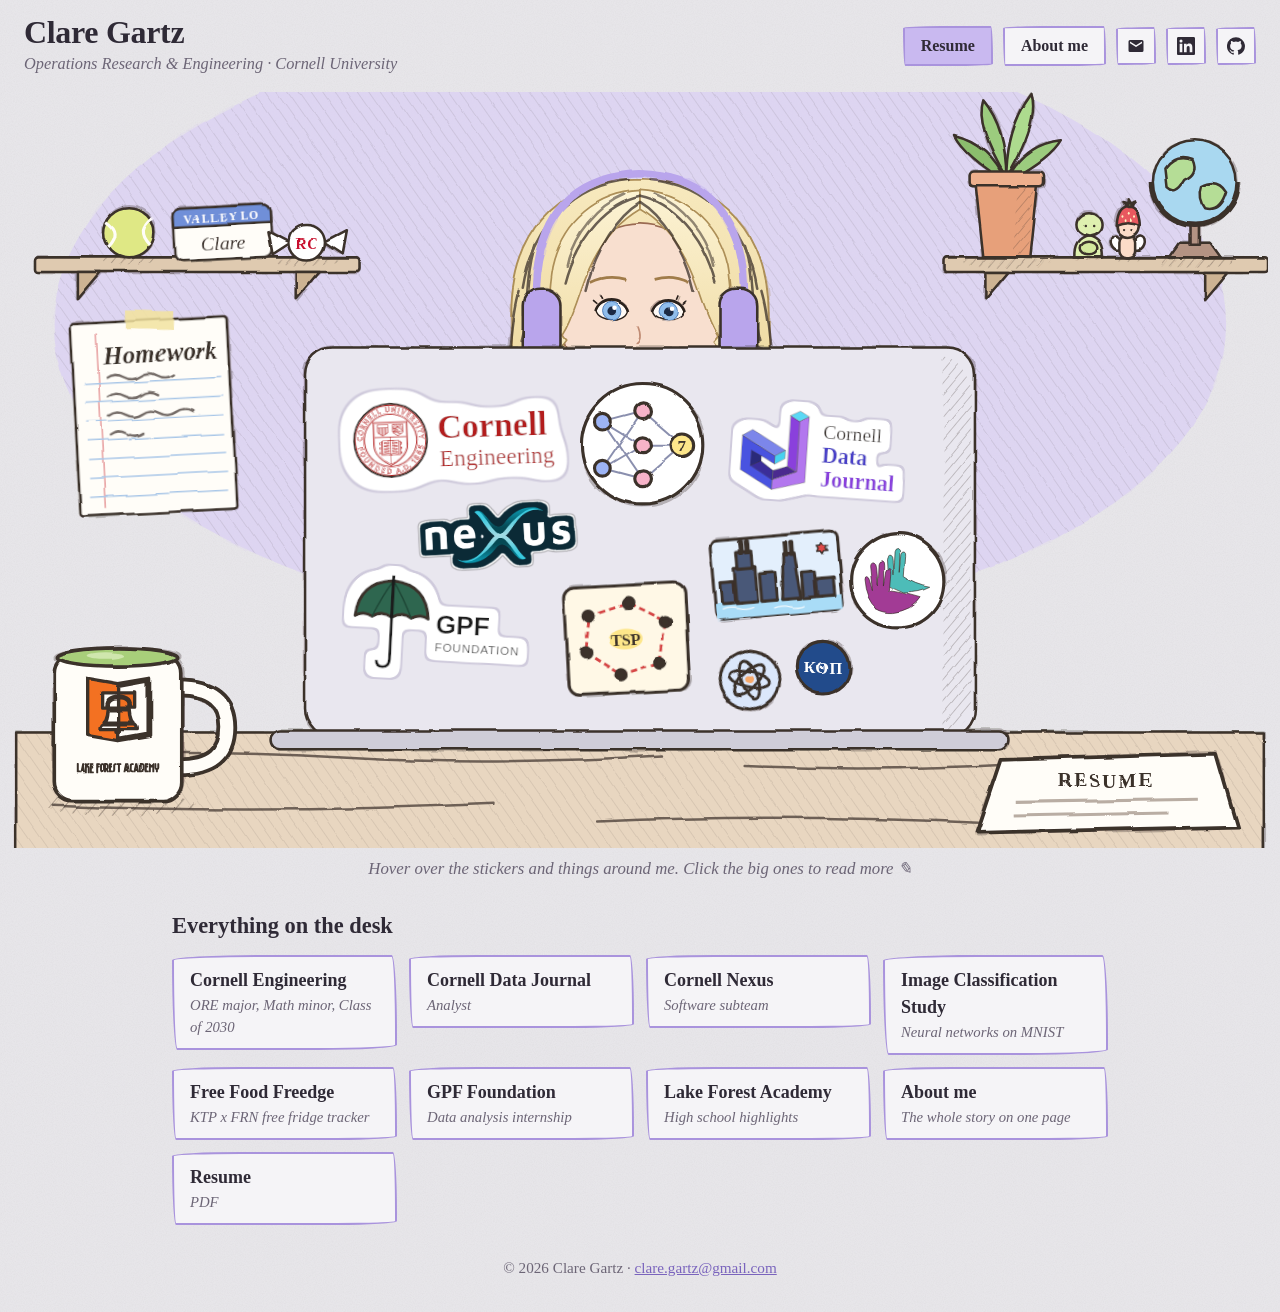
==== commit 4a78ad49: "Add Cornell Nexus page; die-cut stickers with real Nexus logo; org site links; updated resume - Nexu" ====
--- a/index.html
+++ b/index.html
@@ -82,6 +82,7 @@
       stroke: var(--pencil); stroke-width: 2.4; stroke-linejoin: round; stroke-linecap: round;
     }
     .sk { filter: url(#sketch); }
+    .sk.cut { filter: none; } /* die-cut stickers: crisp edges, no sketch wobble */
     :root[data-theme="lavender"] .wall-glow { fill: #ddd4f2; opacity: .9; }
 
     .hot { cursor: pointer; transform-box: fill-box; transform-origin: center; transition: transform .2s ease; outline: none; }
@@ -149,7 +150,7 @@
     </div>
     <nav class="top-links" aria-label="Links">
       <!-- Resume: put your PDF in this folder named resume.pdf -->
-      <a class="pill primary" href="resume.pdf?v=20261014" target="_blank" rel="noopener">Resume</a>
+      <a class="pill primary" href="resume.pdf?v=20261118b" target="_blank" rel="noopener">Resume</a>
       <a class="pill" href="about.html">About me</a>
       <a class="pill icon-link" href="mailto:clare.gartz@gmail.com" aria-label="Email">
         <svg viewBox="0 0 24 24" aria-hidden="true"><path d="M20 4H4a2 2 0 0 0-2 2v12a2 2 0 0 0 2 2h16a2 2 0 0 0 2-2V6a2 2 0 0 0-2-2zm0 4.2-8 5-8-5V6l8 5 8-5v2.2z"/></svg>
@@ -403,12 +404,13 @@
         <!-- Sticker: Cornell Engineering → page -->
         <a href="cornell.html" aria-label="Cornell Engineering">
           <g class="hot" data-title="Cornell Engineering" data-tip="Class of 2030 · B.S. in Operations Research &amp; Engineering, Mathematics minor." data-link>
-            <g class="sk" transform="translate(368,428) rotate(-4)">
-              <rect width="176" height="80" rx="10" fill="#fff"/>
+            <g class="sk cut" transform="translate(368,428) rotate(-2)">
+              <g filter="url(#softCut)">
               <use href="#cornell-seal" x="10" y="12" width="56" height="56"/>
               <circle cx="38" cy="40" r="28" fill="none" stroke="#3b302a" stroke-width="1.4"/>
               <text x="74" y="40" font-size="26" font-weight="700" fill="#b31b1b">Cornell</text>
               <text x="75" y="61" font-size="18" fill="#b31b1b">Engineering</text>
+              </g>
             </g>
           </g>
         </a>
@@ -434,8 +436,32 @@
         <!-- Sticker: Cornell Data Journal → page -->
         <a href="cdj.html" aria-label="Cornell Data Journal">
           <g class="hot" data-title="Cornell Data Journal" data-tip="I'm an analyst for the Cornell Data Journal." data-link>
-            <g class="sk" transform="translate(668,432) rotate(4)">
-              <rect width="150" height="78" rx="10" fill="#fff"/>
+            <g class="sk cut" transform="translate(668,432) rotate(4)">
+              <filter id="cdjCut" x="-30%" y="-40%" width="160%" height="180%">
+                <feMorphology in="SourceAlpha" operator="dilate" radius="7" result="d"/>
+                <feGaussianBlur in="d" stdDeviation="3" result="b"/>
+                <feComponentTransfer in="b" result="m"><feFuncA type="linear" slope="12" intercept="-5"/></feComponentTransfer>
+                <feMorphology in="m" operator="dilate" radius="1.6" result="r"/>
+                <feGaussianBlur in="r" stdDeviation="0.5" result="ring"/>
+                <feFlood flood-color="#cfcadc"/>
+                <feComposite in2="ring" operator="in" result="edge"/>
+                <feFlood flood-color="#ffffff"/>
+                <feComposite in2="m" operator="in" result="w"/>
+                <feMerge><feMergeNode in="edge"/><feMergeNode in="w"/><feMergeNode in="SourceGraphic"/></feMerge>
+              </filter>
+              <filter id="softCut" x="-30%" y="-40%" width="160%" height="180%">
+                <feMorphology in="SourceAlpha" operator="dilate" radius="9" result="d"/>
+                <feGaussianBlur in="d" stdDeviation="7" result="b"/>
+                <feComponentTransfer in="b" result="m"><feFuncA type="linear" slope="12" intercept="-5"/></feComponentTransfer>
+                <feMorphology in="m" operator="dilate" radius="1.6" result="r"/>
+                <feGaussianBlur in="r" stdDeviation="0.5" result="ring"/>
+                <feFlood flood-color="#cfcadc"/>
+                <feComposite in2="ring" operator="in" result="edge"/>
+                <feFlood flood-color="#ffffff"/>
+                <feComposite in2="m" operator="in" result="w"/>
+                <feMerge><feMergeNode in="edge"/><feMergeNode in="w"/><feMergeNode in="SourceGraphic"/></feMerge>
+              </filter>
+              <g filter="url(#cdjCut)">
               <!-- CDJ mark: isometric C and J blocks -->
               <g transform="translate(10,8) scale(0.118)" stroke="#1a1a1a" stroke-width="18" stroke-linejoin="round">
                 <path d="M368,72 L428,38 L428,465 L215,525 L215,460 L368,400 Z" fill="#b277ee"/>
@@ -451,6 +477,7 @@
               <text x="72" y="28" font-size="15" fill="#3b302a">Cornell</text>
               <text x="72" y="47" font-size="17" font-weight="700" fill="#4a3fc8">Data</text>
               <text x="72" y="65" font-size="17" font-weight="700" fill="#8a3fdc">Journal</text>
+              </g>
             </g>
           </g>
         </a>
@@ -459,14 +486,15 @@
         <!-- Sticker: GPF Foundation logo → page -->
         <a href="projects/gpff-dashboard.html" aria-label="GPF Foundation internship">
           <g class="hot" data-title="GPF Foundation" data-tip="My data analysis internship: I built a survey dashboard for Greg's Path Forward Foundation." data-link>
-            <g class="sk" transform="translate(372,566) rotate(3)">
-              <rect width="150" height="80" rx="10" fill="#fff"/>
+            <g class="sk cut" transform="translate(372,566) rotate(3)">
+              <g filter="url(#cdjCut)">
               <!-- green umbrella -->
               <path d="M10,34 Q12,8 38,6 Q64,8 66,34 Q60,30 53,34 Q46,29 38,34 Q30,29 23,34 Q16,30 10,34 Z" fill="#2f6650"/>
               <path d="M38,6 Q30,18 23,34 M38,6 Q46,18 53,34" fill="none" stroke="#1f4636" stroke-width="1.2"/>
               <path d="M38,2 L38,66 q0,6 -5,6 q-5,0 -5,-5" fill="none" stroke="#1a1a1a" stroke-width="2.4"/>
               <text class="sans" x="72" y="44" font-size="20" font-weight="800" fill="#1a1a1a">GPF</text>
               <text class="sans" x="72" y="58" font-size="9" letter-spacing=".6" fill="#1a1a1a">FOUNDATION</text>
+              </g>
             </g>
           </g>
         </a>
@@ -518,6 +546,15 @@
           -->
         </g>
 
+        <!-- Sticker: Cornell Nexus → page -->
+        <a href="nexus.html" aria-label="Cornell Nexus">
+          <g class="hot" data-title="Cornell Nexus" data-tip="Software subteam member on Cornell&#39;s project team building Honu, an autonomous, solar-powered robot that filters microplastics from beach sand." data-link>
+            <g class="sk cut" transform="translate(426,516) rotate(-3)">
+              <image href="[data-uri]" width="124" height="53"/>
+            </g>
+          </g>
+        </a>
+
         <!-- Sticker: Kappa Theta Pi → KTP x FRN project page -->
         <a href="projects/ktp-frn.html" aria-label="Kappa Theta Pi: Free Food Freedge project">
           <g class="hot" data-title="Kappa Theta Pi" data-tip="Member of the Delta class of Cornell&#39;s professional technology fraternity. With KTP, I co-built a live tracker for Food Recovery Network&#39;s free fridge." data-link>
@@ -543,7 +580,7 @@
         <!-- Sticker: Science Olympiad atom (hover) -->
         <g class="hot" tabindex="0" role="button" aria-label="Science Olympiad sticker"
            data-title="Science Olympiad Head Captain" data-tip="Led our varsity team to 2nd in state (2024), and placed 4th in state in Experimental Design.">
-          <g class="sk" transform="translate(-124,-127) rotate(12 672 666)">
+          <g class="sk" transform="translate(10,-16) rotate(12 672 666)">
             <circle cx="672" cy="666" r="22" fill="#dbe7fb"/>
             <g fill="none" stroke="#4a6fb5" stroke-width="1.8">
               <ellipse cx="672" cy="666" rx="15" ry="6"/>
@@ -607,7 +644,7 @@
         </a>
 
         <!-- Resume paper on the desk → PDF -->
-        <a href="resume.pdf?v=20261014" target="_blank" rel="noopener" aria-label="Resume PDF">
+        <a href="resume.pdf?v=20261118b" target="_blank" rel="noopener" aria-label="Resume PDF">
           <g class="hot" data-title="My resume" data-tip="The official one-page version." data-link>
             <g class="sk" transform="translate(1046,748) scale(1.45) translate(-190,-770)">
               <path d="M120,748 L262,744 L276,792 L104,796 Z" fill="#fffdf8"/>
@@ -631,12 +668,13 @@
       <ul>
         <li><a href="cornell.html">Cornell Engineering<span>ORE major, Math minor, Class of 2030</span></a></li>
         <li><a href="cdj.html">Cornell Data Journal<span>Analyst</span></a></li>
+        <li><a href="nexus.html">Cornell Nexus<span>Software subteam</span></a></li>
         <li><a href="projects/image-classification.html">Image Classification Study<span>Neural networks on MNIST</span></a></li>
         <li><a href="projects/ktp-frn.html">Free Food Freedge<span>KTP x FRN free fridge tracker</span></a></li>
         <li><a href="projects/gpff-dashboard.html">GPF Foundation<span>Data analysis internship</span></a></li>
         <li><a href="lfa.html">Lake Forest Academy<span>High school highlights</span></a></li>
         <li><a href="about.html">About me<span>The whole story on one page</span></a></li>
-        <li><a href="resume.pdf?v=20261014" target="_blank" rel="noopener">Resume<span>PDF</span></a></li>
+        <li><a href="resume.pdf?v=20261118b" target="_blank" rel="noopener">Resume<span>PDF</span></a></li>
       </ul>
     </section>
   </main>
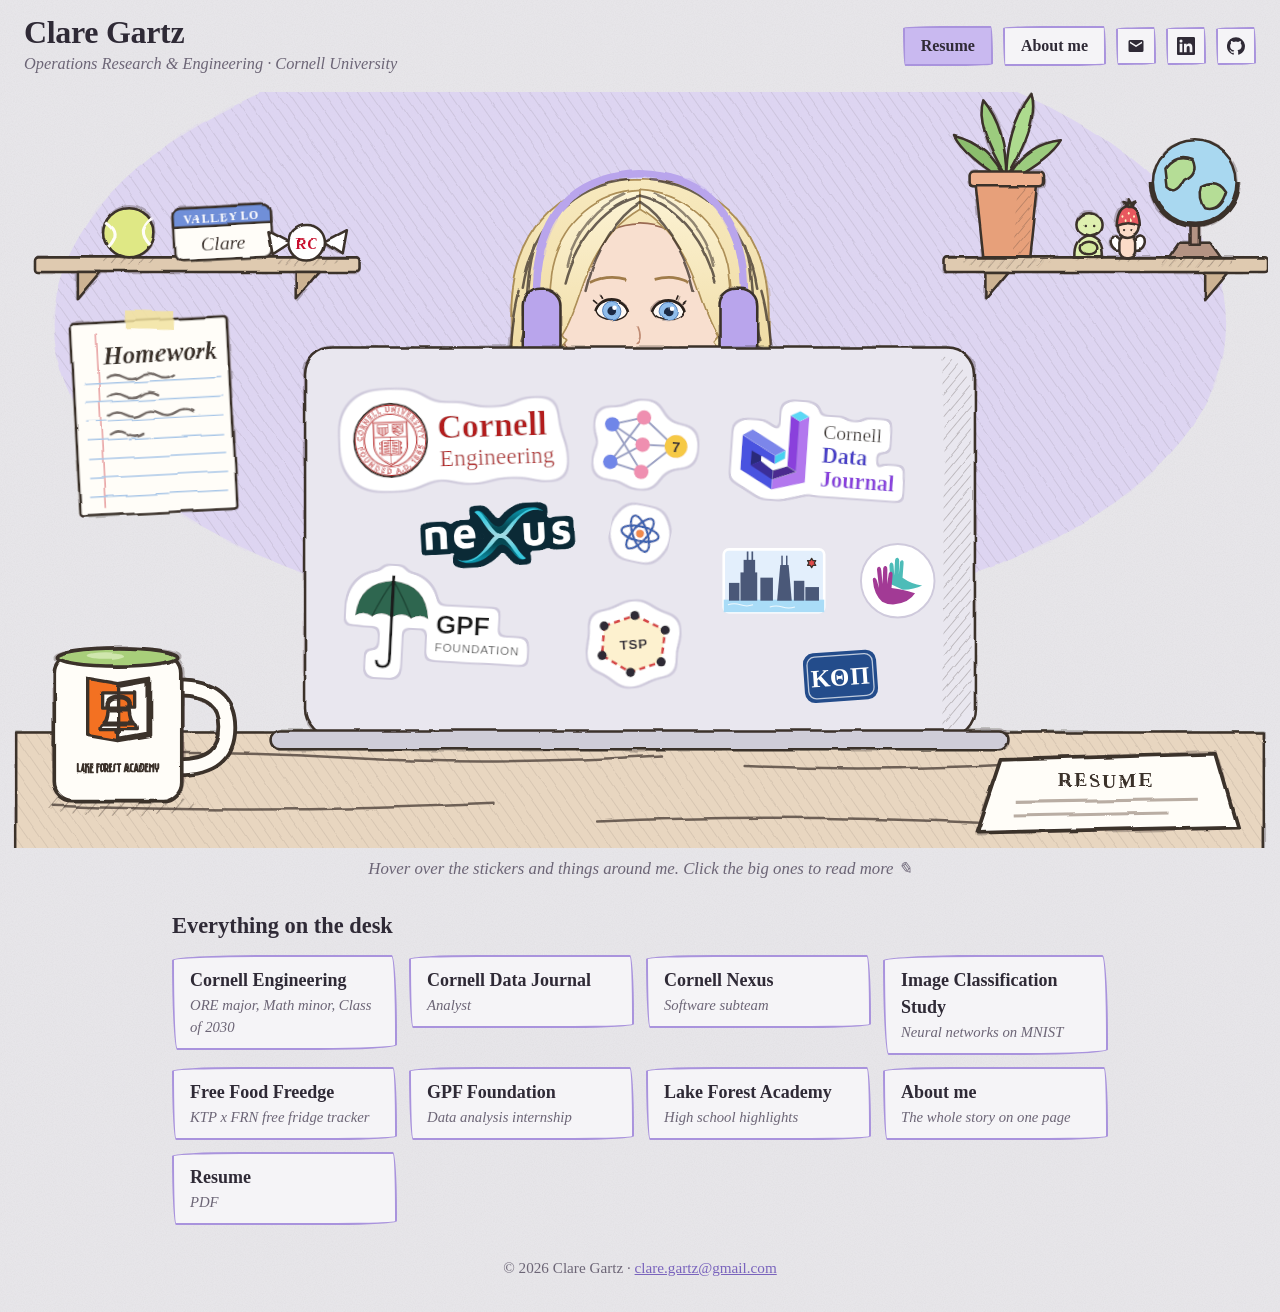
==== commit a6c41a1d: "Restyle laptop stickers: die-cut NN/TSP/atom, round Girl Up, straight Chicago, small KTP badge; clea" ====
--- a/index.html
+++ b/index.html
@@ -83,6 +83,7 @@
     }
     .sk { filter: url(#sketch); }
     .sk.cut { filter: none; } /* die-cut stickers: crisp edges, no sketch wobble */
+    .ink .cut :is(path, rect, circle, ellipse, polygon):not([stroke]) { stroke: none; } /* flat vinyl look */
     :root[data-theme="lavender"] .wall-glow { fill: #ddd4f2; opacity: .9; }
 
     .hot { cursor: pointer; transform-box: fill-box; transform-origin: center; transition: transform .2s ease; outline: none; }
@@ -418,17 +419,18 @@
         <!-- Sticker: neural network / MNIST project → page -->
         <a href="projects/image-classification.html" aria-label="Image classification project">
           <g class="hot" data-title="Image Classification Study" data-tip="Comparing regression models and neural networks on handwritten digits (MNIST)." data-link>
-            <g class="sk" transform="translate(4,-8)">
-              <circle cx="596" cy="478" r="46" fill="#fff"/>
-              <g stroke="#8a8fae" stroke-width="1.5">
+            <g class="sk cut" transform="translate(4,-8) rotate(3 596 478) translate(596 478) scale(0.8) translate(-596 -478)">
+              <g filter="url(#softCut)">
+              <g stroke="#9aa0c4" stroke-width="2" stroke-linecap="round">
                 <line x1="566" y1="460" x2="596" y2="452"/><line x1="566" y1="460" x2="596" y2="478"/><line x1="566" y1="460" x2="596" y2="504"/>
                 <line x1="566" y1="496" x2="596" y2="452"/><line x1="566" y1="496" x2="596" y2="478"/><line x1="566" y1="496" x2="596" y2="504"/>
                 <line x1="596" y1="452" x2="626" y2="478"/><line x1="596" y1="478" x2="626" y2="478"/><line x1="596" y1="504" x2="626" y2="478"/>
               </g>
-              <g fill="#9db4f5"><circle cx="566" cy="460" r="6"/><circle cx="566" cy="496" r="6"/></g>
-              <g fill="#f7b3c8"><circle cx="596" cy="452" r="6"/><circle cx="596" cy="478" r="6"/><circle cx="596" cy="504" r="6"/></g>
-              <circle cx="626" cy="478" r="9" fill="#fde68a"/>
-              <text x="626" y="483" text-anchor="middle" font-size="13" font-weight="700" fill="#3b302a">7</text>
+              <g fill="#6f86e8"><circle cx="566" cy="460" r="7"/><circle cx="566" cy="496" r="7"/></g>
+              <g fill="#ef8fb0"><circle cx="596" cy="452" r="7"/><circle cx="596" cy="478" r="7"/><circle cx="596" cy="504" r="7"/></g>
+              <circle cx="628" cy="478" r="11" fill="#f6c945"/>
+              <text class="sans" x="628" y="483" text-anchor="middle" font-size="14" font-weight="800" fill="#2f2a36">7</text>
+              </g>
             </g>
           </g>
         </a>
@@ -502,23 +504,24 @@
         <!-- Sticker: Traveling salesman (hover) -->
         <g class="hot" tabindex="0" role="button" aria-label="Traveling salesman sticker"
            data-title="Operations Research" data-tip="I&#39;m fascinated by using mathematical models to solve real-world problems. I love informed decision-making, whether it&#39;s reading restaurant reviews or tackling multi-faceted problems.">
-          <g class="sk" transform="translate(540,580) rotate(-3)">
-            <rect width="92" height="82" rx="8" fill="#fff8e6"/>
-            <path d="M18,22 L48,14 L76,30 L70,60 L40,68 L14,50 Z" fill="none" stroke="#d64545" stroke-width="2.2" stroke-dasharray="5 3"/>
-            <g fill="#3b302a" stroke="none">
-              <circle cx="18" cy="22" r="4"/><circle cx="48" cy="14" r="4"/><circle cx="76" cy="30" r="4"/>
-              <circle cx="70" cy="60" r="4"/><circle cx="40" cy="68" r="4"/><circle cx="14" cy="50" r="4"/>
-            </g>
-            <ellipse cx="45" cy="41" rx="13" ry="8" fill="#fde68a" stroke="none"/>
-            <text x="45" y="45.5" text-anchor="middle" font-size="12.5" font-weight="700" fill="#3b302a">TSP</text>
+          <g class="sk cut" transform="translate(555,592) rotate(-4) scale(0.8)">
+            <g filter="url(#softCut)">
+            <path d="M18,22 L48,14 L76,30 L70,60 L40,68 L14,50 Z" fill="#fdf1cf" stroke="#d64545" stroke-width="2.6" stroke-dasharray="6 4" stroke-linejoin="round"/>
+            <g fill="#2f2a36">
+              <circle cx="18" cy="22" r="4.5"/><circle cx="48" cy="14" r="4.5"/><circle cx="76" cy="30" r="4.5"/>
+              <circle cx="70" cy="60" r="4.5"/><circle cx="40" cy="68" r="4.5"/><circle cx="14" cy="50" r="4.5"/>
+            </g>
+            <text class="sans" x="45" y="46" text-anchor="middle" font-size="13" font-weight="800" letter-spacing=".6" fill="#2f2a36">TSP</text>
+            </g>
           </g>
         </g>
 
         <!-- Sticker: Chicago flag (hover) -->
         <g class="hot" tabindex="0" role="button" aria-label="Chicago skyline sticker"
            data-title="Chicago" data-tip="Born and raised in the Chicago suburbs. Fun fact: it&#39;s not called the Windy City because of the weather!">
-          <g class="sk" transform="translate(652,544) rotate(-5)">
-            <rect width="96" height="60" rx="5" fill="#e3effc"/>
+          <g class="sk cut" transform="translate(662,550) scale(0.8)">
+            <g>
+            <rect width="96" height="60" rx="5" fill="#e3effc" stroke="#ffffff" stroke-width="2.5"/>
             <rect y="48" width="96" height="12" fill="#a9dcf7" stroke="none"/>
             <g fill="#4a5878" stroke="none">
               <rect x="5" y="32" width="10" height="17"/>
@@ -533,6 +536,7 @@
             </g>
             <g fill="#e04a4a" transform="translate(84,13) scale(0.5)"><use href="#star"/></g>
             <path d="M4,53 q6,-2 12,0 t12,0 M44,55 q6,-2 12,0 t12,0" fill="none" stroke="#fff" stroke-width="1" opacity=".8"/>
+            </g>
           </g>
           <!-- Chicago flag version (to switch back, swap this in for the skyline group above):
           <g class="sk" transform="translate(652,576) rotate(-5)">
@@ -550,7 +554,7 @@
         <a href="nexus.html" aria-label="Cornell Nexus">
           <g class="hot" data-title="Cornell Nexus" data-tip="Software subteam member on Cornell&#39;s project team building Honu, an autonomous, solar-powered robot that filters microplastics from beach sand." data-link>
             <g class="sk cut" transform="translate(426,516) rotate(-3)">
-              <image href="[data-uri]" width="124" height="53"/>
+              <image href="[data-uri]" width="124" height="53"/>
             </g>
           </g>
         </a>
@@ -558,9 +562,12 @@
         <!-- Sticker: Kappa Theta Pi → KTP x FRN project page -->
         <a href="projects/ktp-frn.html" aria-label="Kappa Theta Pi: Free Food Freedge project">
           <g class="hot" data-title="Kappa Theta Pi" data-tip="Member of the Delta class of Cornell&#39;s professional technology fraternity. With KTP, I co-built a live tracker for Food Recovery Network&#39;s free fridge." data-link>
-            <g class="sk">
-              <circle cx="738" cy="640" r="20.5" fill="#234c8b"/>
-              <text x="738" y="644.5" text-anchor="middle" font-size="12.5" font-weight="700" letter-spacing=".4" fill="#fff">ΚΘΠ</text>
+            <g class="sk cut" transform="translate(722,630) rotate(-4)">
+              <g>
+              <rect width="56" height="38" rx="8" fill="#234c8b"/>
+              <rect x="3" y="3" width="50" height="32" rx="6" fill="none" stroke="#ffffff" stroke-width="1" opacity=".7"/>
+              <text x="28" y="26" text-anchor="middle" font-size="19" font-weight="700" letter-spacing=".6" fill="#ffffff">ΚΘΠ</text>
+              </g>
             </g>
           </g>
         </a>
@@ -568,26 +575,29 @@
         <!-- Sticker: Girl Up logo (hover) -->
         <g class="hot" tabindex="0" role="button" aria-label="Girl Up sticker"
            data-title="Girl Up Club Leader" data-tip="Launched an annual fashion show that raised $3,200+ for the UN's Girl Up, with local female-owned business partners.">
-          <g class="sk">
-            <circle cx="795" cy="574" r="36" fill="#fff"/>
+          <g class="sk cut" transform="translate(795 574) scale(0.74) translate(-795 -574)">
+            <g>
+            <circle cx="795" cy="574" r="38" fill="#fff" stroke="#cfcadc" stroke-width="2"/>
             <g transform="translate(766,545) scale(0.215)" stroke="none">
               <path d="M100,150 L95,60 Q97,45 108,48 Q115,52 115,65 L118,110 L122,35 Q125,22 135,24 Q143,28 142,40 L140,105 L146,45 Q149,34 158,36 Q165,40 163,52 L158,120 Q200,150 252,158 Q215,178 160,178 Z" fill="#4dbcb8"/>
               <path d="M60,235 Q20,200 15,130 Q14,118 25,120 Q33,124 35,135 L45,170 L35,80 Q36,66 47,68 Q55,72 56,85 L62,150 L65,75 Q68,62 78,64 Q86,68 85,82 L84,150 L92,100 Q96,88 105,92 Q112,96 110,110 L105,170 Q150,175 218,195 Q190,240 120,248 Q85,250 60,235 Z" fill="#a23a95"/>
             </g>
+            </g>
           </g>
         </g>
 
         <!-- Sticker: Science Olympiad atom (hover) -->
         <g class="hot" tabindex="0" role="button" aria-label="Science Olympiad sticker"
            data-title="Science Olympiad Head Captain" data-tip="Led our varsity team to 2nd in state (2024), and placed 4th in state in Experimental Design.">
-          <g class="sk" transform="translate(10,-16) rotate(12 672 666)">
-            <circle cx="672" cy="666" r="22" fill="#dbe7fb"/>
-            <g fill="none" stroke="#4a6fb5" stroke-width="1.8">
-              <ellipse cx="672" cy="666" rx="15" ry="6"/>
-              <ellipse cx="672" cy="666" rx="15" ry="6" transform="rotate(60 672 666)"/>
-              <ellipse cx="672" cy="666" rx="15" ry="6" transform="rotate(-60 672 666)"/>
-            </g>
-            <circle cx="672" cy="666" r="3" fill="#f6a96b" stroke="none"/>
+          <g class="sk cut" transform="translate(-74,-128) rotate(12 672 666) translate(672 666) scale(0.8) translate(-672 -666)">
+            <g filter="url(#softCut)">
+            <g fill="none" stroke-width="2.4">
+              <ellipse cx="672" cy="666" rx="18" ry="7" stroke="#3d64b0"/>
+              <ellipse cx="672" cy="666" rx="18" ry="7" stroke="#3d64b0" transform="rotate(60 672 666)"/>
+              <ellipse cx="672" cy="666" rx="18" ry="7" stroke="#3d64b0" transform="rotate(-60 672 666)"/>
+            </g>
+            <circle cx="672" cy="666" r="4" fill="#f08a4b"/>
+            </g>
           </g>
         </g>
 
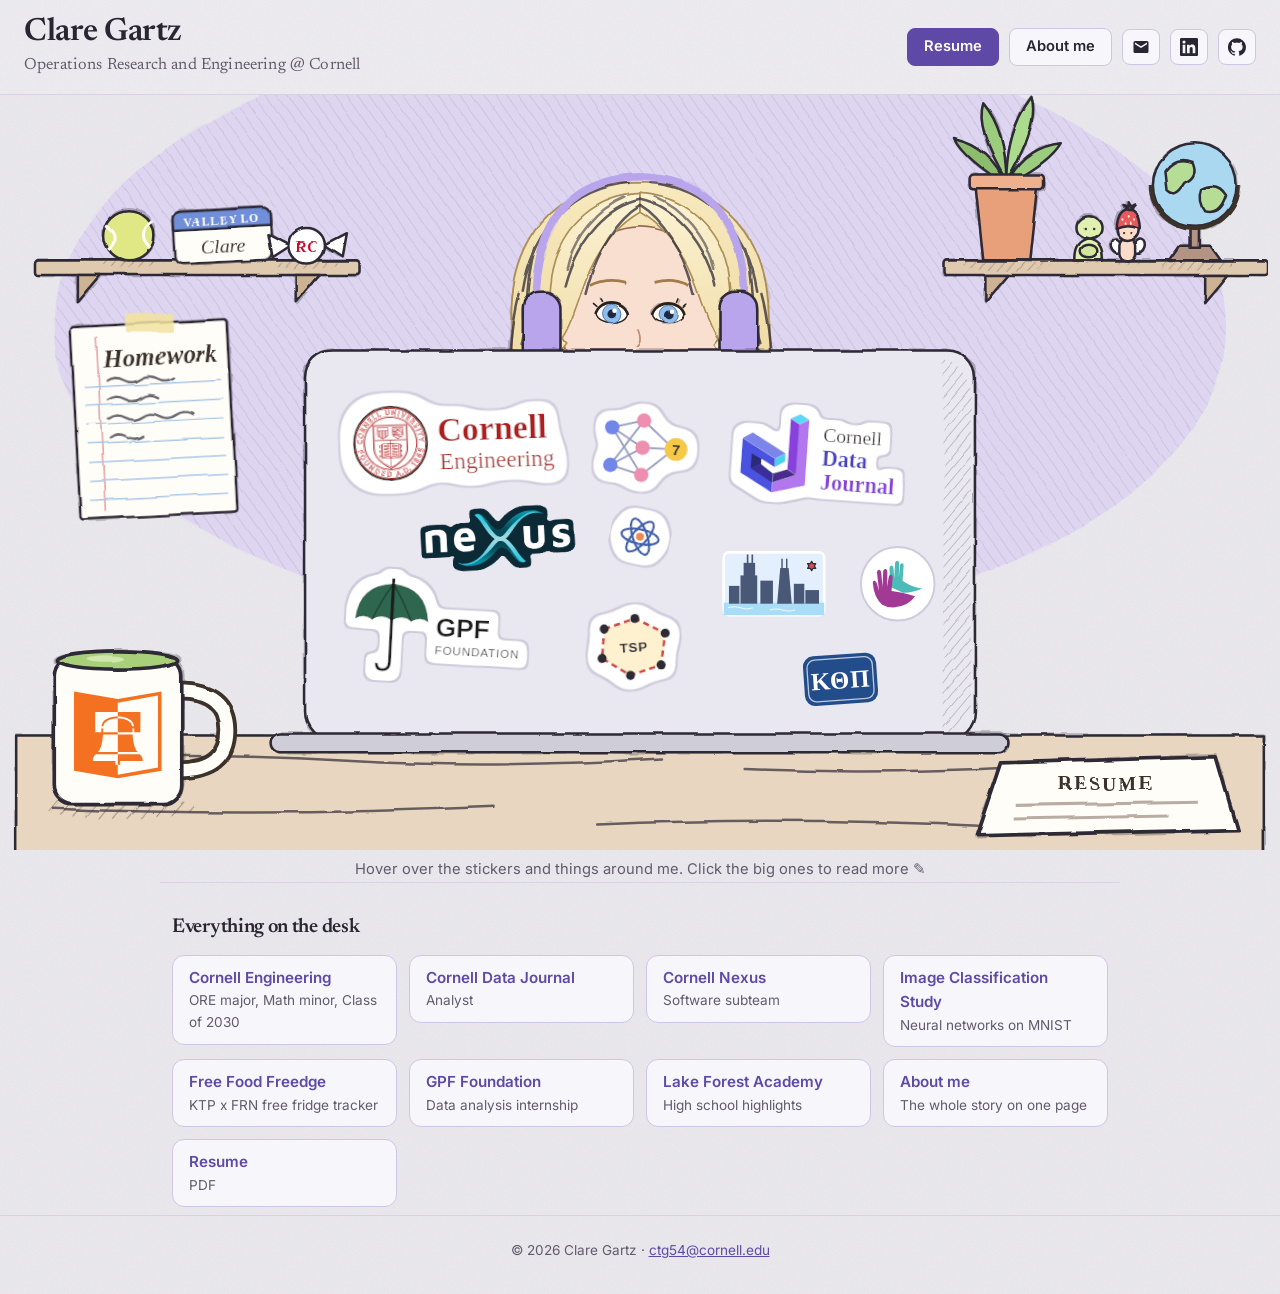
==== commit 867a5727: "Restyle site (Studio look): shared site.css, Cornell email, new tagline, crisp LFA crest, less hatch" ====
--- a/index.html
+++ b/index.html
@@ -141,19 +141,21 @@
       .index { padding-left: 4px; padding-right: 4px; }
     }
   </style>
+  <link rel="stylesheet" href="https://fonts.googleapis.com/css2?family=Newsreader:ital,opsz,wght@0,6..72,400;0,6..72,500;0,6..72,600;1,6..72,400&family=Inter:wght@400;500;600;700&display=swap">
+  <link rel="stylesheet" href="site.css">
 </head>
 <body>
 
   <header>
     <div>
       <h1 class="name">Clare Gartz</h1>
-      <p class="tagline">Operations Research &amp; Engineering · Cornell University</p>
+      <p class="tagline">Operations Research and Engineering @ Cornell</p>
     </div>
     <nav class="top-links" aria-label="Links">
       <!-- Resume: put your PDF in this folder named resume.pdf -->
       <a class="pill primary" href="resume.pdf?v=20261118b" target="_blank" rel="noopener">Resume</a>
       <a class="pill" href="about.html">About me</a>
-      <a class="pill icon-link" href="mailto:clare.gartz@gmail.com" aria-label="Email">
+      <a class="pill icon-link" href="mailto:ctg54@cornell.edu" aria-label="Email">
         <svg viewBox="0 0 24 24" aria-hidden="true"><path d="M20 4H4a2 2 0 0 0-2 2v12a2 2 0 0 0 2 2h16a2 2 0 0 0 2-2V6a2 2 0 0 0-2-2zm0 4.2-8 5-8-5V6l8 5 8-5v2.2z"/></svg>
       </a>
       <a class="pill icon-link" href="https://www.linkedin.com/in/claregartz" target="_blank" rel="noopener" aria-label="LinkedIn">
@@ -206,7 +208,6 @@
           <ellipse cx="600" cy="300" rx="560" ry="290" fill="url(#hatch-light)" stroke="none"/>
           <!-- desk -->
           <rect x="4" y="690" width="1192" height="120" fill="#e8d6c0"/>
-          <rect x="4" y="690" width="1192" height="120" fill="url(#hatch-light)" stroke="none"/>
           <g fill="none" stroke="#a87b52" stroke-width="1.6" opacity=".7">
             <path d="M60,712 q120,-6 260,2 t300,-2"/>
             <path d="M700,722 q140,6 300,-4 t150,4"/>
@@ -285,7 +286,6 @@
             <path d="M1000,664 Q960,640 950,620 Q984,628 1000,664 Z" fill="#8bbd6d"/>
             <path d="M1000,664 Q1042,642 1052,624 Q1016,628 1000,664 Z" fill="#9ccc7e"/>
             <path d="M970,660 L1030,660 L1022,736 L978,736 Z" fill="#e7a07a"/>
-            <path d="M1012,668 L1026,668 L1020,734 L1006,734 Z" fill="url(#hatch)" stroke="none"/>
             <rect x="964" y="654" width="72" height="14" rx="4" fill="#eeb08d"/>
           </g>
         </g>
@@ -622,32 +622,13 @@
               <rect x="222" y="640" width="84" height="96" rx="12" fill="#fffdf8"/>
               <ellipse cx="264" cy="642" rx="40" ry="6" fill="#a8cf7a"/>
               <ellipse cx="256" cy="641" rx="12" ry="2.2" fill="#cfe6ad" stroke="none"/>
-              <!-- Lake Forest Academy crest + wordmark (official artwork) -->
-              <g transform="translate(244,656) scale(0.92)" fill="#f37121" stroke="none">
+            </g>
+            <!-- LFA crest (official artwork), outside the sketch filter so its edges stay crisp -->
+            <g class="sk cut" transform="translate(235,662) scale(1.3)" fill="#f37121" stroke="none">
                 <path fill-rule="evenodd" clip-rule="evenodd" d="M22.1755 3.88991L44.3511 0V40.1958L22.1755 44L0 40.1958V0L22.1755 3.88991ZM22.1755 21.8481V5.73945L42.5798 2.04423V38.611L22.1755 42.3023V30.7728H11.989C11.989 30.7728 14.2518 29.4216 14.6771 21.8481H22.1755ZM22.1754 10.4198H22.1715V10.4159L22.1754 10.4198ZM10.717 10.4198H22.1715V12.7833C22.1715 12.7833 14.7394 12.3628 13.8499 17.6934H14.9188C14.9188 17.6934 15.1217 13.7918 22.1715 13.7918V20.6566H14.7433C14.7433 20.6566 14.6731 20.0219 14.8408 18.8382H13.8108V20.6722H10.717V10.4198ZM22.1755 37.2287V31.8981H11.1424C11.1424 31.8981 9.40624 33.0389 9.53108 35.3246H20.9739V37.2482L22.1755 37.2287Z"/>
                 <path d="M22.1912 21.8481H29.6896C30.1149 29.4216 32.3777 30.7728 32.3777 30.7728H22.1912V21.8481Z"/>
                 <path d="M22.1755 31.8981V37.2287L23.3772 37.2482V35.3246H34.82C34.9487 33.039 33.2087 31.8981 33.2087 31.8981H22.1716H22.1755Z"/>
                 <path d="M22.1755 10.4198H33.6339V20.6722H30.5401V18.8382H29.5063C29.674 20.0219 29.6038 20.6566 29.6038 20.6566H22.1755V13.7919C29.2254 13.7919 29.4321 17.6934 29.4321 17.6934H30.5011C29.6077 12.3628 22.1794 12.7834 22.1794 12.7834V10.4159L22.1755 10.4198Z"/>
-              </g>
-              <g transform="translate(221,708) scale(0.285)" fill="#2b2b2b" stroke="none">
-                <path d="M56.4845 12.5926V29.4644H61.2169V31.4892H54.4558V12.5887H56.4845V12.5926Z"/>
-                <path d="M63.2495 31.4931L67.0378 12.5926H69.5542L73.3424 31.4931H71.3137L70.6388 28.1172H65.9571L65.2821 31.4931H63.2534H63.2495ZM66.3589 26.0924H70.2252L68.2901 16.4396L66.355 26.0924H66.3589Z"/>
-                <path d="M78.7499 17.9933H80.1037C82.8074 17.9933 84.1612 19.3444 84.1612 22.0428V31.4931H82.1325V22.0428C82.1325 20.6917 81.4575 20.018 80.1037 20.018H77.4001V31.4931H75.3713V12.5926H77.4001V16.6421L81.4575 12.5926H84.1612L78.7499 17.9933Z"/>
-                <path d="M92.9509 12.5926V14.6173H88.8935V17.9933H92.276V20.018H88.8935V29.4683H93.6259V31.4931H86.8647V12.5926H92.9509Z"/>
-                <path d="M107.827 12.5926V14.6173H103.769V17.9933H107.152V20.018H103.769V31.4931H101.741V12.5926H107.827Z"/>
-                <path d="M115.267 12.5926C117.971 12.5926 119.325 13.9437 119.325 16.6421V27.4396C119.325 30.138 117.971 31.4892 115.267 31.4892H114.592C111.888 31.4892 110.535 30.138 110.535 27.4396V16.6421C110.535 13.9437 111.888 12.5926 114.592 12.5926H115.267ZM115.267 29.4683C116.621 29.4683 117.296 28.7947 117.296 27.4435V16.646C117.296 15.2949 116.621 14.6212 115.267 14.6212H114.592C113.238 14.6212 112.563 15.2949 112.563 16.646V27.4435C112.563 28.7947 113.238 29.4683 114.592 29.4683H115.267Z"/>
-                <path d="M126.425 12.5926C129.129 12.5926 130.482 13.9437 130.482 16.6421V22.0428C130.482 23.9313 129.823 25.1618 128.508 25.7264L130.822 31.4892H128.454L126.288 26.0885H124.057V31.4892H122.028V12.5887H126.425V12.5926ZM124.057 14.6173V24.0676H126.425C127.779 24.0676 128.454 23.394 128.454 22.0428V16.6421C128.454 15.291 127.779 14.6173 126.425 14.6173H124.057Z"/>
-                <path d="M139.612 12.5926V14.6173H135.554V17.9933H138.937V20.018H135.554V29.4683H140.287V31.4931H133.525V12.5926H139.612Z"/>
-                <path d="M145.698 16.6421C145.698 13.9437 147.052 12.5926 149.755 12.5926H150.43V14.6173H149.755C148.401 14.6173 147.727 15.291 147.727 16.6421V27.4396C147.727 30.138 146.373 31.4892 143.669 31.4892H142.994V29.4644H143.669C145.023 29.4644 145.698 28.7908 145.698 27.4396V16.6421Z"/>
-                <path d="M161.928 12.5926V14.6173H158.545V31.4931H156.516V14.6173H153.134V12.5926H161.924H161.928Z"/>
-                <path d="M169.368 31.4931L173.156 12.5926H175.672L179.461 31.4931H177.432L176.757 28.1172H172.075L171.4 31.4931H169.372H169.368ZM172.481 26.0924H176.347L174.412 16.4396L172.477 26.0924H172.481Z"/>
-                <path d="M188.25 12.5926V14.6173H185.547C184.193 14.6173 183.518 15.291 183.518 16.6421V27.4396C183.518 28.7908 184.193 29.4644 185.547 29.4644H188.25V31.4892H185.547C182.843 31.4892 181.489 30.138 181.489 27.4396V16.6421C181.489 13.9437 182.843 12.5926 185.547 12.5926H188.25Z"/>
-                <path d="M190.279 31.4931L194.067 12.5926H196.584L200.372 31.4931H198.343L197.668 28.1172H192.987L192.312 31.4931H190.283H190.279ZM193.388 26.0924H197.259L195.324 16.4396L193.388 26.0924Z"/>
-                <path d="M207.129 12.5926C209.833 12.5926 211.187 13.9437 211.187 16.6421V27.4396C211.187 30.138 209.833 31.4892 207.129 31.4892H202.397V12.5887H207.129V12.5926ZM204.425 14.6173V29.4644H207.129C208.483 29.4644 209.158 28.7908 209.158 27.4396V16.6421C209.158 15.291 208.483 14.6173 207.129 14.6173H204.425Z"/>
-                <path d="M219.98 12.5926V14.6173H215.923V17.9933H219.306V20.018H215.923V29.4683H220.655V31.4931H213.894V12.5926H219.98Z"/>
-                <path d="M233.507 12.5926V31.4931H231.478V17.3313L228.435 20.3685L225.392 17.3313V31.4931H223.363V12.5926L228.435 17.6701L233.507 12.5926Z"/>
-                <path d="M245 12.5926V22.0428C245 24.5076 243.873 25.851 241.618 26.0651V31.4931H239.589V26.0651C237.334 25.851 236.207 24.5076 236.207 22.0428V12.5926H238.235V22.0428C238.235 23.394 238.91 24.0676 240.264 24.0676H240.939C242.293 24.0676 242.968 23.394 242.968 22.0428V12.5926H244.996H245Z"/>
-              </g>
             </g>
           </g>
           </g>
@@ -689,7 +670,7 @@
     </section>
   </main>
 
-  <footer>© 2026 Clare Gartz · <a href="mailto:clare.gartz@gmail.com">clare.gartz@gmail.com</a></footer>
+  <footer>© 2026 Clare Gartz · <a href="mailto:ctg54@cornell.edu">ctg54@cornell.edu</a></footer>
 
   <div class="bubble" id="bubble" role="status" aria-live="polite"></div>
 
--- a/site.css
+++ b/site.css
@@ -0,0 +1,117 @@
+/* Shared site style ("Studio"): lavender + paper grain, straight edges,
+   Newsreader serif with small Inter labels. Loaded after each page's own <style>;
+   :root:root outranks the per-page :root and :root[data-theme] rules. */
+
+/* Tokens (names cover both the desk page and the text pages) */
+:root:root {
+  --f-display: "Newsreader", "Times New Roman", Times, serif;
+  --f-body: "Newsreader", "Times New Roman", Times, serif;
+  --f-ui: "Inter", "Helvetica Neue", Arial, sans-serif;
+  --f-mono: "Inter", "Helvetica Neue", Arial, sans-serif;
+  --r: 12px; --r-btn: 8px;
+  --bg: #ebeaef; --paper: #ebeaef;
+  --surface: #f7f6fa; --card-bg: #f7f6fa; --pill-bg: #f7f6fa;
+  --text: #2a2532; --ink: #2a2532; --pencil: #2f2a36;
+  --muted: #625b6d;
+  --border: #cfc6e6; --pill-border: #cfc6e6; --rule: #d8d3e3;
+  --accent: #5e4aa6; --accent-soft: #e4ddf6;
+  --btn: #5e4aa6; --btn-text: #fff;
+  --glow: #ddd4f2;
+}
+
+/* ================= base ================= */
+:root:root body {
+  background-color: var(--bg); color: var(--text);
+  font-family: var(--f-body); font-size: 17px; line-height: 1.6;
+}
+:root:root :is(h1, h2, h3, .logo, .name) { font-family: var(--f-display); text-wrap: balance; }
+:root:root a { color: var(--accent); }
+
+/* --- header / nav (about page) --- */
+:root:root header { background: color-mix(in srgb, var(--bg) 90%, transparent); border-bottom: 1px solid var(--rule); }
+:root:root nav ul a { font-family: var(--f-ui); font-size: .9rem; color: var(--muted); }
+:root:root nav ul a:hover { color: var(--text); }
+:root:root .logo { font-size: 1.1rem; }
+
+/* --- desk header --- */
+:root:root .name { font-weight: 600; letter-spacing: -0.015em; }
+:root:root .tagline { font-family: var(--f-ui); font-style: normal; font-size: .95rem; letter-spacing: .01em; }
+:root:root .pill {
+  font-family: var(--f-ui); font-weight: 600; font-size: .92rem;
+  border: 1px solid var(--pill-border); border-radius: var(--r-btn);
+  background: var(--pill-bg); color: var(--text);
+}
+:root:root .pill:hover { transform: translateY(-1px); border-color: var(--accent); }
+:root:root .pill.primary { background: var(--btn); border-color: var(--btn); color: var(--btn-text); }
+:root:root .icon-link { height: 36px; width: 38px; }
+:root:root .hint { font-family: var(--f-ui); font-style: normal; font-size: .92rem; }
+:root:root .wall-glow { fill: var(--glow); }
+
+/* desk list of links */
+:root:root .index h2 { font-size: 1.25rem; }
+:root:root .index a {
+  border: 1px solid var(--border); border-radius: var(--r); background: var(--card-bg);
+  font-family: var(--f-ui); font-weight: 600; font-size: .95rem;
+}
+:root:root .index a:hover { transform: translateY(-2px); border-color: var(--accent); }
+:root:root .index a span { font-style: normal; font-weight: 400; font-size: .85rem; }
+
+/* hover bubble on the desk */
+:root:root .bubble {
+  background: var(--surface); color: var(--text);
+  border: 1px solid var(--border); border-radius: var(--r);
+  box-shadow: 0 8px 24px rgba(30, 24, 40, .12); transform: translateY(4px);
+  font-family: var(--f-body); font-size: .95rem;
+}
+:root:root .bubble.show { transform: none; }
+:root:root .bubble strong { font-family: var(--f-display); }
+:root:root .bubble .go { color: var(--accent); font-family: var(--f-ui); font-style: normal; font-size: .85rem; }
+
+/* --- about hero --- */
+:root:root .hero { padding-top: 80px; padding-bottom: 64px; }
+:root:root .hero h1 { font-weight: 600; letter-spacing: -0.025em; }
+:root:root .hero p { font-size: 1.15rem; }
+:root:root :is(.eyebrow, .tag) { font-style: normal; font-family: var(--f-ui); border: 0; }
+:root:root .eyebrow {
+  background: none; padding: 0; border-radius: 0; color: var(--accent);
+  text-transform: uppercase; letter-spacing: .12em; font-size: .75rem; font-weight: 600;
+}
+:root:root .tag { border-radius: var(--r-btn); background: var(--accent-soft); color: var(--accent); font-size: .74rem; padding: 3px 9px; }
+:root:root .btn {
+  font-family: var(--f-ui); font-weight: 600; font-size: .92rem;
+  border: 1px solid var(--accent); border-radius: var(--r-btn);
+}
+:root:root :is(.btn-primary, a.btn:not(.btn-ghost)) { background: var(--btn); border-color: var(--btn); color: var(--btn-text); }
+:root:root .btn-ghost { background: transparent; color: var(--accent); border-color: var(--border); }
+:root:root .btn:hover { transform: translateY(-1px); }
+
+/* --- sections --- */
+:root:root section { border-top: 1px solid var(--rule); }
+:root:root section h2 { font-size: 1.85rem; font-weight: 600; letter-spacing: -0.015em; }
+:root:root :is(.card, .facts, .link-card) {
+  background: var(--surface); border: 1px solid var(--border); border-radius: var(--r);
+}
+:root:root :is(.card, .link-card):hover { transform: translateY(-2px); border-color: var(--accent); }
+:root:root .card h3 { font-size: 1.15rem; }
+:root:root .card-link { font-family: var(--f-ui); font-size: .88rem; }
+:root:root .facts dt { font-family: var(--f-ui); font-size: .72rem; letter-spacing: .1em; }
+:root:root .timeline li { border-bottom: 1px solid var(--rule); }
+:root:root .when { font-family: var(--f-mono); font-size: .82rem; font-variant-numeric: tabular-nums; }
+:root:root .org { font-family: var(--f-ui); font-size: .95rem; font-weight: 600; }
+:root:root .subhead { font-size: 1.2rem; }
+:root:root .link-card { font-family: var(--f-ui); }
+:root:root .link-card svg { fill: var(--accent); }
+:root:root footer { border-top: 1px solid var(--rule); font-family: var(--f-ui); font-size: .85rem; }
+
+/* --- org / project subpages --- */
+:root:root .back { font-family: var(--f-ui); font-size: .88rem; }
+:root:root .sub { font-family: var(--f-ui); font-size: 1.05rem; }
+:root:root .wrap > h2 { font-size: 1.3rem; }
+
+/* ================= small flourishes ================= */
+/* tagline under the name: upright serif */
+:root:root .tagline { font-family: var(--f-body); font-style: normal; font-size: 1.02rem; }
+:root:root .hero h1 { font-weight: 500; }
+
+@media (prefers-reduced-motion: reduce) { :root:root * { transition: none !important; } }
+
